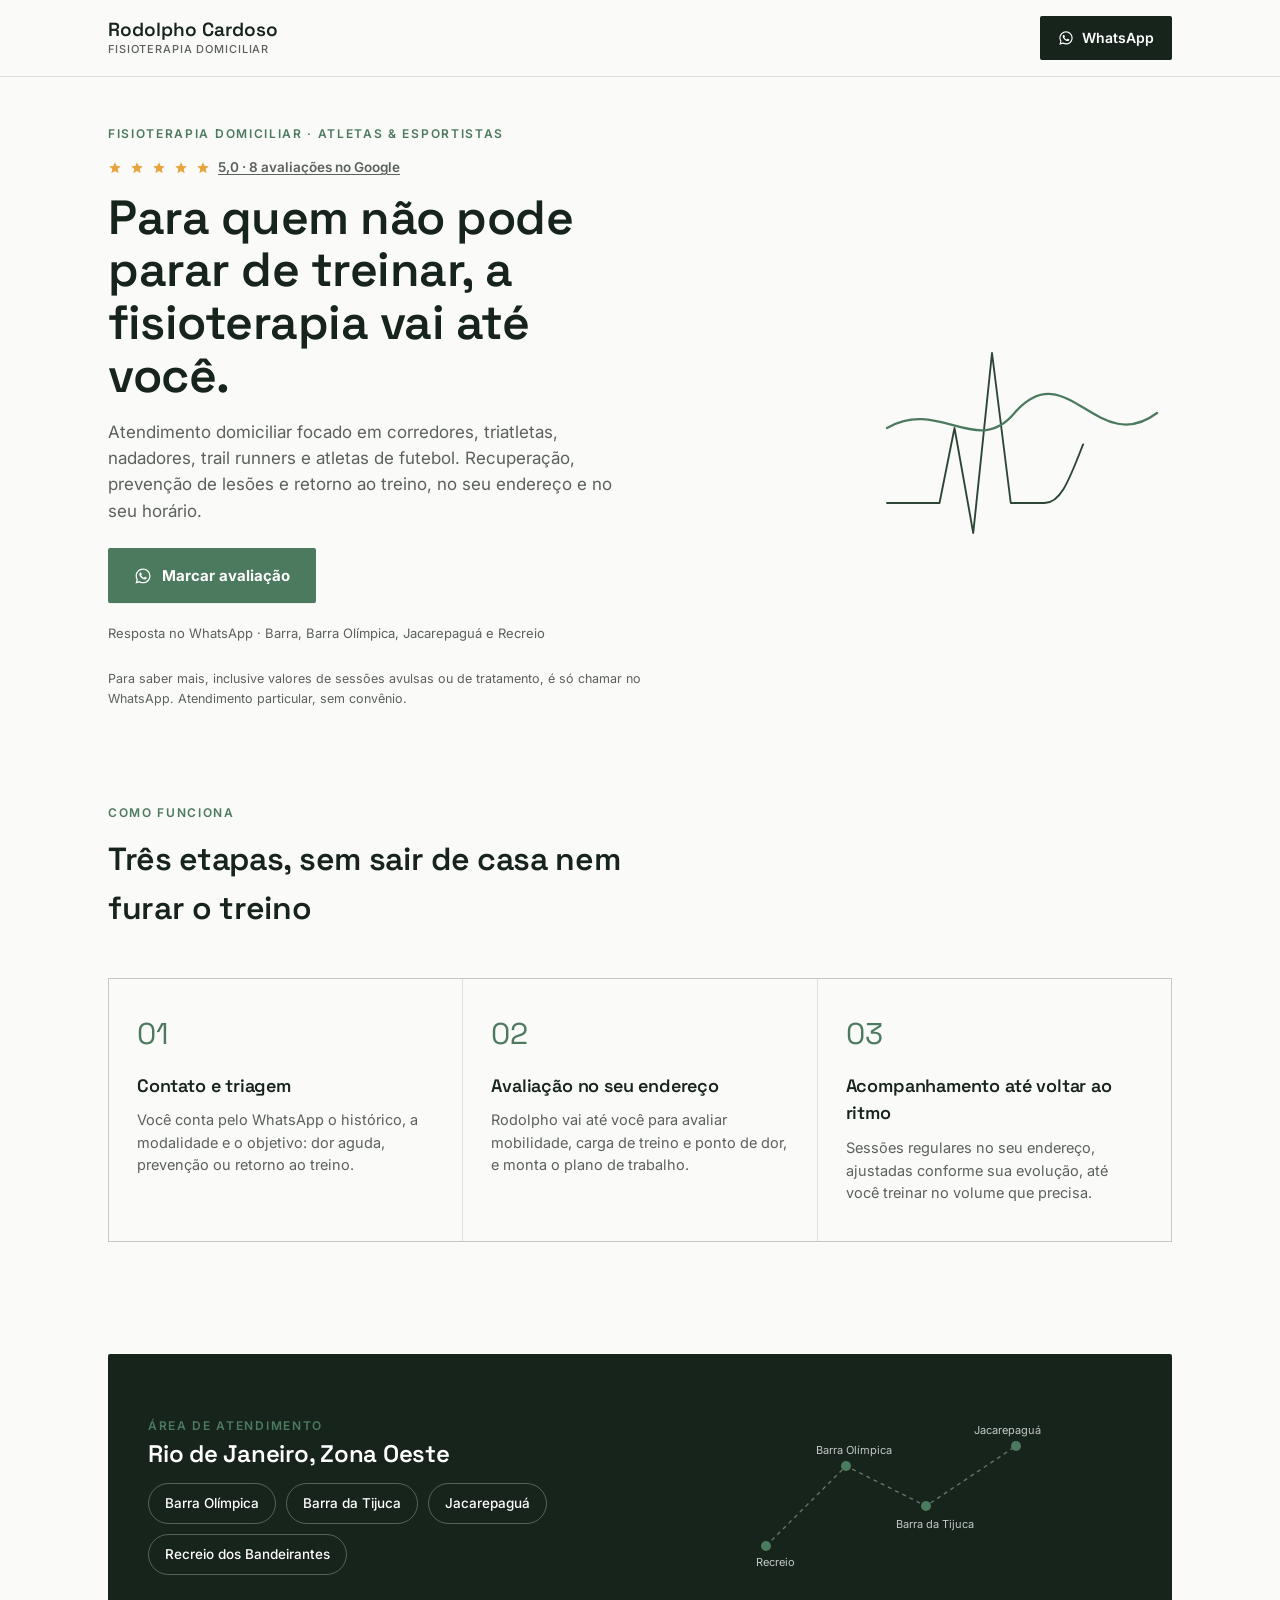
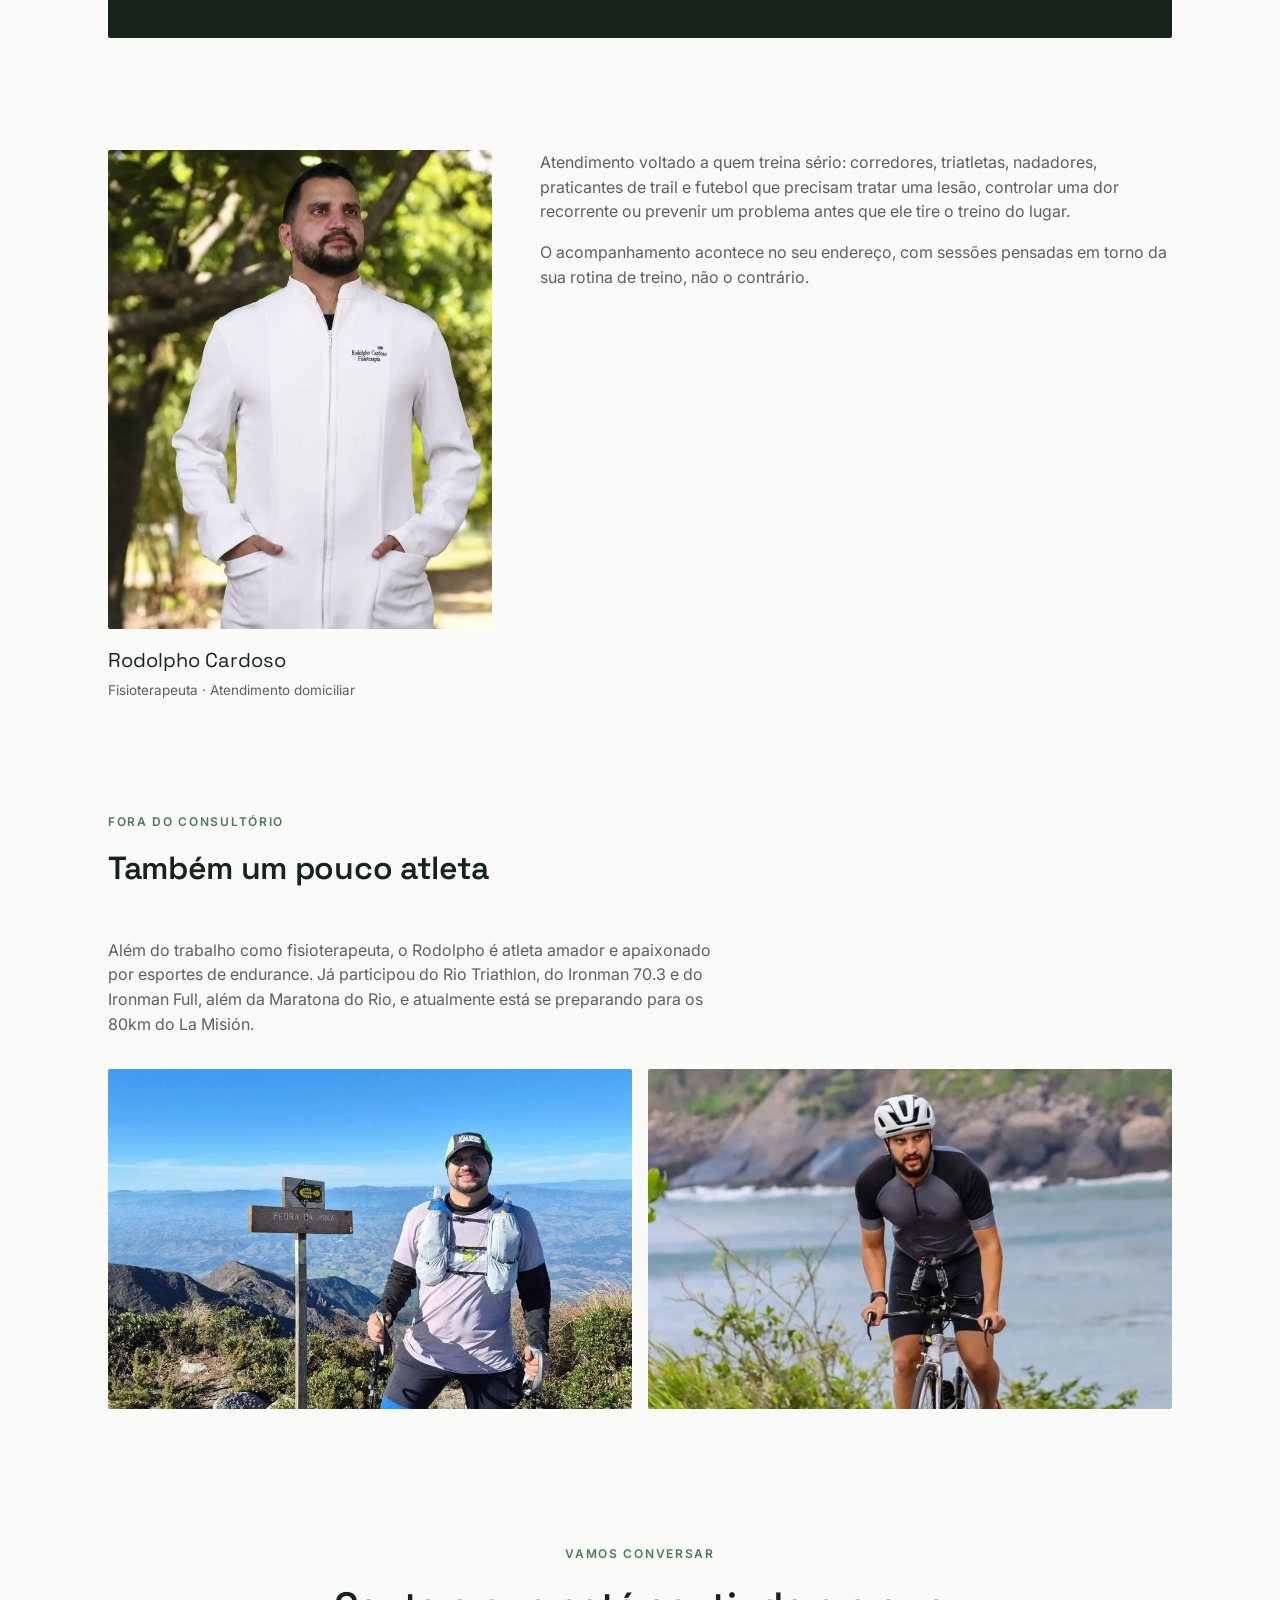
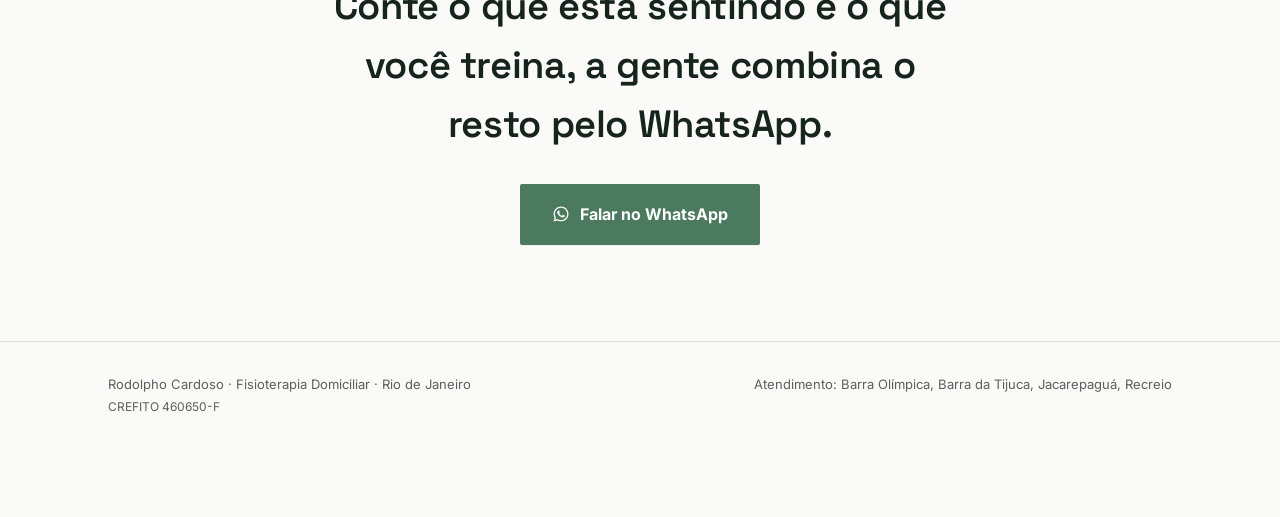
==== esporte.html @ 761825c7 "Add conversion tracking to WhatsApp links Updated WhatsApp links to include conversion tracking." ====
<!DOCTYPE html>
<html lang="pt-BR">
<head>
  <!-- Google tag (gtag.js) -->
<script async src="https://www.googletagmanager.com/gtag/js?id=AW-18378228539"></script>
<script>
  window.dataLayer = window.dataLayer || [];
  function gtag(){dataLayer.push(arguments);}
  gtag('js', new Date());

  gtag('config', 'AW-18378228539');
</script>
  <!-- Event snippet for Clique WhatsApp conversion page
In your html page, add the snippet and call gtag_report_conversion when someone clicks on the chosen link or button. -->
<script>
function gtag_report_conversion(url) {
  var callback = function () {
    if (typeof(url) != 'undefined') {
      window.location = url;
    }
  };
  gtag('event', 'conversion', {
      'send_to': 'AW-18378228539/H8-dCIz3qeMcELuGtrtE',
      'value': 1.0,
      'currency': 'BRL',
      'event_callback': callback
  });
  return false;
}
</script>

<meta charset="UTF-8">
<meta name="viewport" content="width=device-width, initial-scale=1.0">
<title>Rodolpho Cardoso, Fisioterapia Domiciliar para Atletas | Rio de Janeiro</title>
<meta name="description" content="Fisioterapia domiciliar para atletas de corrida, triathlon, natação, trail e futebol na Barra, Barra Olímpica, Jacarepaguá e Recreio. Avaliação e plano de recuperação no seu endereço.">
<link rel="stylesheet" href="style.css">
</head>
<body class="esporte">

<header>
  <div class="header-inner">
    <div class="wordmark">Rodolpho Cardoso<span>Fisioterapia Domiciliar</span></div>
    <a class="nav-cta" href="https://wa.me/5521983026722?text=Ol%C3%A1%2C%20Rodolpho!%20Quero%20marcar%20uma%20avalia%C3%A7%C3%A3o%20de%20fisioterapia%20para%20treino%2Frecupera%C3%A7%C3%A3o." onclick="return gtag_report_conversion('https://wa.me/5521983026722?text=Ol%C3%A1%2C%20Rodolpho!%20Quero%20marcar%20uma%20avalia%C3%A7%C3%A3o%20de%20fisioterapia%20para%20treino%2Frecupera%C3%A7%C3%A3o.');">
      <svg viewBox="0 0 24 24"><path d="M12.04 2C6.58 2 2.13 6.45 2.13 11.91c0 1.75.46 3.45 1.32 4.95L2.05 22l5.29-1.38a9.87 9.87 0 0 0 4.7 1.2h.01c5.46 0 9.9-4.45 9.9-9.91C21.96 6.45 17.5 2 12.04 2m0 18.06h-.01a8.2 8.2 0 0 1-4.18-1.14l-.3-.18-3.11.82.83-3.03-.2-.31a8.15 8.15 0 0 1-1.26-4.33c0-4.52 3.68-8.2 8.22-8.2 2.2 0 4.26.86 5.82 2.42a8.15 8.15 0 0 1 2.41 5.8c0 4.53-3.69 8.15-8.22 8.15m4.51-6.11c-.25-.12-1.47-.72-1.7-.81-.23-.08-.39-.12-.56.13-.17.24-.64.81-.78.97-.14.17-.29.19-.53.06-.25-.12-1.04-.38-1.98-1.22-.73-.65-1.23-1.45-1.37-1.7-.14-.24-.02-.37.11-.5.11-.11.25-.29.37-.43.12-.14.16-.25.25-.41.08-.17.04-.31-.02-.43-.06-.13-.56-1.35-.77-1.85-.2-.48-.41-.42-.56-.42-.14-.01-.31-.01-.48-.01-.17 0-.43.06-.66.31-.23.24-.86.84-.86 2.05s.88 2.38 1 2.54c.13.17 1.73 2.65 4.2 3.71.59.25 1.05.4 1.4.52.59.19 1.13.16 1.55.1.47-.07 1.47-.6 1.68-1.19.21-.58.21-1.08.14-1.19-.06-.11-.23-.17-.48-.29" /></svg>
      WhatsApp
    </a>
  </div>
</header>

<section class="hero">
  <div class="wrap hero-grid">
    <div>
      <p class="eyebrow">Fisioterapia domiciliar · Atletas &amp; esportistas</p>
      <div class="trust-badge">
        <svg viewBox="0 0 24 24"><path d="M12 2l2.9 6.6 7.1.6-5.4 4.7 1.6 7-6.2-3.8-6.2 3.8 1.6-7-5.4-4.7 7.1-.6z"/></svg>
        <svg viewBox="0 0 24 24"><path d="M12 2l2.9 6.6 7.1.6-5.4 4.7 1.6 7-6.2-3.8-6.2 3.8 1.6-7-5.4-4.7 7.1-.6z"/></svg>
        <svg viewBox="0 0 24 24"><path d="M12 2l2.9 6.6 7.1.6-5.4 4.7 1.6 7-6.2-3.8-6.2 3.8 1.6-7-5.4-4.7 7.1-.6z"/></svg>
        <svg viewBox="0 0 24 24"><path d="M12 2l2.9 6.6 7.1.6-5.4 4.7 1.6 7-6.2-3.8-6.2 3.8 1.6-7-5.4-4.7 7.1-.6z"/></svg>
        <svg viewBox="0 0 24 24"><path d="M12 2l2.9 6.6 7.1.6-5.4 4.7 1.6 7-6.2-3.8-6.2 3.8 1.6-7-5.4-4.7 7.1-.6z"/></svg>
        <a href="https://maps.app.goo.gl/9BTiEdinHm83BZe49" target="_blank" rel="noopener">5,0 · 8 avaliações no Google</a>
      </div>
      <h1>Para quem não pode parar de treinar, a fisioterapia vai até você.</h1>
      <p class="lede">Atendimento domiciliar focado em corredores, triatletas, nadadores, trail runners e atletas de futebol. Recuperação, prevenção de lesões e retorno ao treino, no seu endereço e no seu horário.</p>
      <div class="hero-actions">
        <a class="btn-primary" href="https://wa.me/5521983026722?text=Ol%C3%A1%2C%20Rodolpho!%20Quero%20marcar%20uma%20avalia%C3%A7%C3%A3o%20de%20fisioterapia%20para%20treino%2Frecupera%C3%A7%C3%A3o." onclick="return gtag_report_conversion('https://wa.me/5521983026722?text=Ol%C3%A1%2C%20Rodolpho!%20Quero%20marcar%20uma%20avalia%C3%A7%C3%A3o%20de%20fisioterapia%20para%20treino%2Frecupera%C3%A7%C3%A3o.');">
          <svg viewBox="0 0 24 24"><path d="M12.04 2C6.58 2 2.13 6.45 2.13 11.91c0 1.75.46 3.45 1.32 4.95L2.05 22l5.29-1.38a9.87 9.87 0 0 0 4.7 1.2h.01c5.46 0 9.9-4.45 9.9-9.91C21.96 6.45 17.5 2 12.04 2m0 18.06h-.01a8.2 8.2 0 0 1-4.18-1.14l-.3-.18-3.11.82.83-3.03-.2-.31a8.15 8.15 0 0 1-1.26-4.33c0-4.52 3.68-8.2 8.22-8.2 2.2 0 4.26.86 5.82 2.42a8.15 8.15 0 0 1 2.41 5.8c0 4.53-3.69 8.15-8.22 8.15m4.51-6.11c-.25-.12-1.47-.72-1.7-.81-.23-.08-.39-.12-.56.13-.17.24-.64.81-.78.97-.14.17-.29.19-.53.06-.25-.12-1.04-.38-1.98-1.22-.73-.65-1.23-1.45-1.37-1.7-.14-.24-.02-.37.11-.5.11-.11.25-.29.37-.43.12-.14.16-.25.25-.41.08-.17.04-.31-.02-.43-.06-.13-.56-1.35-.77-1.85-.2-.48-.41-.42-.56-.42-.14-.01-.31-.01-.48-.01-.17 0-.43.06-.66.31-.23.24-.86.84-.86 2.05s.88 2.38 1 2.54c.13.17 1.73 2.65 4.2 3.71.59.25 1.05.4 1.4.52.59.19 1.13.16 1.55.1.47-.07 1.47-.6 1.68-1.19.21-.58.21-1.08.14-1.19-.06-.11-.23-.17-.48-.29" /></svg>
          Marcar avaliação
        </a>
        <span class="hero-note">Resposta no WhatsApp · Barra, Barra Olímpica, Jacarepaguá e Recreio</span>
        <span class="hero-note pricing-note">Para saber mais, inclusive valores de sessões avulsas ou de tratamento, é só chamar no WhatsApp. Atendimento particular, sem convênio.</span>
      </div>
    </div>
    <div class="pulse-wrap" aria-hidden="true">
      <svg viewBox="0 0 400 400">
        <path class="pulse-line" d="M20 320 L90 320 L110 220 L135 360 L160 120 L185 320 L230 320 C 260 320 270 260 300 200 C 330 140 350 200 380 200" />
        <path class="pulse-line accent" d="M20 220 C 90 180 140 260 190 200 C 260 120 300 260 380 200" />
      </svg>
    </div>
  </div>
</section>

<section id="como-funciona">
  <div class="wrap">
    <div class="section-head">
      <p class="eyebrow">Como funciona</p>
      <h2>Três etapas, sem sair de casa nem furar o treino</h2>
    </div>
    <div class="steps">
      <div class="step">
        <div class="step-num">01</div>
        <h3>Contato e triagem</h3>
        <p>Você conta pelo WhatsApp o histórico, a modalidade e o objetivo: dor aguda, prevenção ou retorno ao treino.</p>
      </div>
      <div class="step">
        <div class="step-num">02</div>
        <h3>Avaliação no seu endereço</h3>
        <p>Rodolpho vai até você para avaliar mobilidade, carga de treino e ponto de dor, e monta o plano de trabalho.</p>
      </div>
      <div class="step">
        <div class="step-num">03</div>
        <h3>Acompanhamento até voltar ao ritmo</h3>
        <p>Sessões regulares no seu endereço, ajustadas conforme sua evolução, até você treinar no volume que precisa.</p>
      </div>
    </div>
  </div>
</section>

<section id="area">
  <div class="wrap">
    <div class="area-panel">
      <div>
        <p class="eyebrow">Área de atendimento</p>
        <h2>Rio de Janeiro, Zona Oeste</h2>
        <div class="chip-list">
          <span class="chip">Barra Olímpica</span>
          <span class="chip">Barra da Tijuca</span>
          <span class="chip">Jacarepaguá</span>
          <span class="chip">Recreio dos Bandeirantes</span>
        </div>
      </div>
      <div class="area-map" aria-hidden="true">
        <svg viewBox="0 0 300 180">
          <path d="M20 140 L100 60 L180 100 L270 40"/>
          <circle cx="20" cy="140" r="5"/>
          <circle cx="100" cy="60" r="5"/>
          <circle cx="180" cy="100" r="5"/>
          <circle cx="270" cy="40" r="5"/>
          <text class="dot-label" x="10" y="160">Recreio</text>
          <text class="dot-label" x="70" y="48">Barra Olímpica</text>
          <text class="dot-label" x="150" y="122">Barra da Tijuca</text>
          <text class="dot-label" x="228" y="28">Jacarepaguá</text>
        </svg>
      </div>
    </div>
  </div>
</section>

<section id="sobre">
  <div class="wrap about">
    <div>
      <img class="about-photo" src="assets/rodolpho-jaleco.jpg" alt="Rodolpho Cardoso, fisioterapeuta">
      <div class="about-name">Rodolpho Cardoso</div>
      <div class="about-role">Fisioterapeuta · Atendimento domiciliar</div>
    </div>
    <div class="about-copy">
      <p>Atendimento voltado a quem treina sério: corredores, triatletas, nadadores, praticantes de trail e futebol que precisam tratar uma lesão, controlar uma dor recorrente ou prevenir um problema antes que ele tire o treino do lugar.</p>
      <p>O acompanhamento acontece no seu endereço, com sessões pensadas em torno da sua rotina de treino, não o contrário.</p>
    </div>
  </div>
</section>

<section id="atleta">
  <div class="wrap">
    <div class="section-head">
      <p class="eyebrow">Fora do consultório</p>
      <h2>Também um pouco atleta</h2>
    </div>
    <div class="athlete-copy">
      <p>Além do trabalho como fisioterapeuta, o Rodolpho é atleta amador e apaixonado por esportes de endurance. Já participou do Rio Triathlon, do Ironman 70.3 e do Ironman Full, além da Maratona do Rio, e atualmente está se preparando para os 80km do La Misión.</p>
    </div>
    <div class="athlete-grid">
      <img src="assets/rodolpho-trekking.jpg" alt="Rodolpho Cardoso em trekking na Pedra da Mina">
      <img src="assets/rodolpho-ciclismo.jpg" alt="Rodolpho Cardoso pedalando na orla do Rio de Janeiro">
    </div>
  </div>
</section>

<section class="final-cta">
  <div class="wrap">
    <p class="eyebrow">Vamos conversar</p>
    <h2>Conte o que está sentindo e o que você treina, a gente combina o resto pelo WhatsApp.</h2>
    <a class="btn-primary" href="https://wa.me/5521983026722?text=Ol%C3%A1%2C%20Rodolpho!%20Quero%20marcar%20uma%20avalia%C3%A7%C3%A3o%20de%20fisioterapia%20para%20treino%2Frecupera%C3%A7%C3%A3o." onclick="return gtag_report_conversion('https://wa.me/5521983026722?text=Ol%C3%A1%2C%20Rodolpho!%20Quero%20marcar%20uma%20avalia%C3%A7%C3%A3o%20de%20fisioterapia%20para%20treino%2Frecupera%C3%A7%C3%A3o.');">
      <svg viewBox="0 0 24 24"><path d="M12.04 2C6.58 2 2.13 6.45 2.13 11.91c0 1.75.46 3.45 1.32 4.95L2.05 22l5.29-1.38a9.87 9.87 0 0 0 4.7 1.2h.01c5.46 0 9.9-4.45 9.9-9.91C21.96 6.45 17.5 2 12.04 2m0 18.06h-.01a8.2 8.2 0 0 1-4.18-1.14l-.3-.18-3.11.82.83-3.03-.2-.31a8.15 8.15 0 0 1-1.26-4.33c0-4.52 3.68-8.2 8.22-8.2 2.2 0 4.26.86 5.82 2.42a8.15 8.15 0 0 1 2.41 5.8c0 4.53-3.69 8.15-8.22 8.15m4.51-6.11c-.25-.12-1.47-.72-1.7-.81-.23-.08-.39-.12-.56.13-.17.24-.64.81-.78.97-.14.17-.29.19-.53.06-.25-.12-1.04-.38-1.98-1.22-.73-.65-1.23-1.45-1.37-1.7-.14-.24-.02-.37.11-.5.11-.11.25-.29.37-.43.12-.14.16-.25.25-.41.08-.17.04-.31-.02-.43-.06-.13-.56-1.35-.77-1.85-.2-.48-.41-.42-.56-.42-.14-.01-.31-.01-.48-.01-.17 0-.43.06-.66.31-.23.24-.86.84-.86 2.05s.88 2.38 1 2.54c.13.17 1.73 2.65 4.2 3.71.59.25 1.05.4 1.4.52.59.19 1.13.16 1.55.1.47-.07 1.47-.6 1.68-1.19.21-.58.21-1.08.14-1.19-.06-.11-.23-.17-.48-.29" /></svg>
      Falar no WhatsApp
    </a>
  </div>
</section>

<footer>
  <div class="wrap footer-row">
    <span>Rodolpho Cardoso · Fisioterapia Domiciliar · Rio de Janeiro</span>
    <span>Atendimento: Barra Olímpica, Barra da Tijuca, Jacarepaguá, Recreio</span>
  </div>
  <div class="wrap footer-crefito">CREFITO 460650-F</div>
</footer>

<div class="sticky-cta">
  <a href="https://wa.me/5521983026722?text=Ol%C3%A1%2C%20Rodolpho!%20Quero%20marcar%20uma%20avalia%C3%A7%C3%A3o%20de%20fisioterapia%20para%20treino%2Frecupera%C3%A7%C3%A3o." onclick="return gtag_report_conversion('https://wa.me/5521983026722?text=Ol%C3%A1%2C%20Rodolpho!%20Quero%20marcar%20uma%20avalia%C3%A7%C3%A3o%20de%20fisioterapia%20para%20treino%2Frecupera%C3%A7%C3%A3o.');">
    <svg viewBox="0 0 24 24"><path d="M12.04 2C6.58 2 2.13 6.45 2.13 11.91c0 1.75.46 3.45 1.32 4.95L2.05 22l5.29-1.38a9.87 9.87 0 0 0 4.7 1.2h.01c5.46 0 9.9-4.45 9.9-9.91C21.96 6.45 17.5 2 12.04 2m0 18.06h-.01a8.2 8.2 0 0 1-4.18-1.14l-.3-.18-3.11.82.83-3.03-.2-.31a8.15 8.15 0 0 1-1.26-4.33c0-4.52 3.68-8.2 8.22-8.2 2.2 0 4.26.86 5.82 2.42a8.15 8.15 0 0 1 2.41 5.8c0 4.53-3.69 8.15-8.22 8.15m4.51-6.11c-.25-.12-1.47-.72-1.7-.81-.23-.08-.39-.12-.56.13-.17.24-.64.81-.78.97-.14.17-.29.19-.53.06-.25-.12-1.04-.38-1.98-1.22-.73-.65-1.23-1.45-1.37-1.7-.14-.24-.02-.37.11-.5.11-.11.25-.29.37-.43.12-.14.16-.25.25-.41.08-.17.04-.31-.02-.43-.06-.13-.56-1.35-.77-1.85-.2-.48-.41-.42-.56-.42-.14-.01-.31-.01-.48-.01-.17 0-.43.06-.66.31-.23.24-.86.84-.86 2.05s.88 2.38 1 2.54c.13.17 1.73 2.65 4.2 3.71.59.25 1.05.4 1.4.52.59.19 1.13.16 1.55.1.47-.07 1.47-.6 1.68-1.19.21-.58.21-1.08.14-1.19-.06-.11-.23-.17-.48-.29" /></svg>
    Falar no WhatsApp agora
  </a>
</div>

</body>
</html>
---- style.css ----
@import url('https://fonts.googleapis.com/css2?family=Space+Grotesk:wght@500;600;700&family=Inter:wght@400;500;600;700&display=swap');

:root{
  --bg:#FAFAF8;
  --ink:#1B1F1C;
  --ink-soft:#5B615C;
  --forest-900:#16241C;
  --forest-700:#2C4636;
  --sage-100:#E7EEE8;
  --line:rgba(22,36,28,0.12);
  --accent:#4C7A5E;
  --accent-soft:#DCE8DF;
  --radius:2px;
}

body.tratamento{
  --accent:#6B7A6E;
  --accent-soft:#E7EAE7;
}

*{box-sizing:border-box;}
html{scroll-behavior:smooth;}
body{
  margin:0;
  background:var(--bg);
  color:var(--ink);
  font-family:'Inter',sans-serif;
  font-size:16px;
  line-height:1.55;
  -webkit-font-smoothing:antialiased;
}
h1,h2,h3{
  font-family:'Space Grotesk',sans-serif;
  font-weight:600;
  letter-spacing:-0.01em;
  margin:0;
  color:var(--forest-900);
}
p{margin:0;}
a{color:inherit;text-decoration:none;}
img{max-width:100%;display:block;}

.eyebrow{
  font-family:'Inter',sans-serif;
  font-size:12px;
  font-weight:600;
  letter-spacing:0.14em;
  text-transform:uppercase;
  color:var(--accent);
}

.wrap{
  max-width:1120px;
  margin:0 auto;
  padding:0 28px;
}

/* Header */
header{
  position:sticky;top:0;z-index:40;
  background:rgba(250,250,248,0.92);
  backdrop-filter:blur(6px);
  border-bottom:1px solid var(--line);
}
.header-inner{
  display:flex;align-items:center;justify-content:space-between;
  padding:16px 28px;
  max-width:1120px;margin:0 auto;
}
.wordmark{
  font-family:'Space Grotesk',sans-serif;
  font-size:19px;font-weight:600;color:var(--forest-900);
  line-height:1.1;
}
.wordmark span{
  display:block;font-family:'Inter',sans-serif;font-size:11px;font-weight:500;
  letter-spacing:0.08em;text-transform:uppercase;color:var(--ink-soft);margin-top:2px;
}
.nav-cta{
  display:inline-flex;align-items:center;gap:8px;
  background:var(--forest-900);color:#fff;
  padding:11px 18px;border-radius:var(--radius);
  font-size:14px;font-weight:600;
  transition:background .18s ease;
}
.nav-cta:hover{background:var(--accent);}
.nav-cta svg{width:16px;height:16px;fill:#fff;}

.trust-badge{
  display:inline-flex;align-items:center;gap:8px;
  font-size:13.5px;font-weight:600;color:var(--ink-soft);
  margin-top:14px;
}
.trust-badge svg{width:14px;height:14px;fill:#E8A33D;}
.trust-badge a{text-decoration:underline;text-underline-offset:2px;}

/* Hero */
.hero{
  padding:48px 0 40px;
  position:relative;
  overflow:hidden;
}
.hero-grid{
  display:grid;grid-template-columns:1.15fr 1fr;gap:56px;align-items:center;
}
.hero h1{
  font-size:clamp(32px,4.4vw,48px);
  line-height:1.1;
  margin-top:10px;
}
.hero p.lede{
  font-size:17px;
  color:var(--ink-soft);
  margin-top:16px;
  max-width:46ch;
}
.hero-actions{
  margin-top:24px;
  display:flex;align-items:center;gap:20px;flex-wrap:wrap;
}
.btn-primary{
  display:inline-flex;align-items:center;gap:10px;
  background:var(--accent);color:#fff;
  padding:16px 26px;border-radius:var(--radius);
  font-size:15px;font-weight:700;
  transition:transform .15s ease, box-shadow .15s ease;
  box-shadow:0 1px 0 rgba(0,0,0,0.05);
}
.btn-primary:hover{transform:translateY(-1px);}
.btn-primary svg{width:18px;height:18px;fill:#fff;}
.hero-note{font-size:13px;color:var(--ink-soft);}
.pricing-note{display:block;margin-top:6px;font-size:12.5px;}

.pulse-wrap{
  aspect-ratio:1/1;max-width:420px;margin-left:auto;
}
.pulse-wrap svg{width:100%;height:100%;}
.pulse-line{
  fill:none;stroke:var(--forest-700);stroke-width:2.5;
  stroke-linecap:round;stroke-linejoin:round;
  stroke-dasharray:900;stroke-dashoffset:900;
  animation:draw 2.2s ease forwards .2s;
}
.pulse-line.accent{stroke:var(--accent);stroke-width:3;}
@keyframes draw{to{stroke-dashoffset:0;}}
@media (prefers-reduced-motion:reduce){
  .pulse-line{animation:none;stroke-dashoffset:0;}
}

/* Section shell */
section{padding:56px 0;}
.section-head{max-width:56ch;margin-bottom:44px;}
.section-head h2{font-size:clamp(26px,3vw,32px);margin-top:12px;}
.divider{border:none;border-top:1px solid var(--line);}

/* Steps */
.steps{
  display:grid;grid-template-columns:repeat(3,1fr);gap:1px;
  background:var(--line);
  border:1px solid var(--line);
}
.step{
  background:var(--bg);
  padding:32px 28px 36px;
}
.step-num{
  font-family:'Space Grotesk',sans-serif;font-size:30px;color:var(--accent);
  margin-bottom:14px;
}
.step h3{font-size:18px;margin-bottom:10px;}
.step p{color:var(--ink-soft);font-size:14.5px;}

/* Area */
.area-panel{
  background:var(--forest-900);
  color:#fff;
  padding:52px 40px;
  border-radius:var(--radius);
  display:grid;grid-template-columns:1fr 1fr;gap:40px;align-items:center;
}
.area-panel h2{color:#fff;}
.area-panel .eyebrow{color:var(--accent);}
.chip-list{display:flex;flex-wrap:wrap;gap:10px;margin-top:10px;}
.chip{
  border:1px solid rgba(255,255,255,0.28);
  padding:9px 16px;border-radius:999px;
  font-size:13.5px;font-weight:500;
}
.area-map{position:relative;height:180px;}
.area-map svg{width:100%;height:100%;}
.area-map circle{fill:var(--accent);}
.area-map .dot-label{font-family:'Inter',sans-serif;font-size:11px;fill:rgba(255,255,255,0.75);}
.area-map path{stroke:rgba(255,255,255,0.35);stroke-width:1.4;fill:none;stroke-dasharray:4 4;}

/* About */
.about{display:grid;grid-template-columns:0.85fr 1.4fr;gap:48px;align-items:start;}
.about-photo{
  width:100%;
  aspect-ratio:4/5;
  object-fit:cover;
  border-radius:var(--radius);
  background:var(--sage-100);
}
.about-name{font-family:'Space Grotesk',sans-serif;font-size:20px;color:var(--forest-900);margin-top:16px;}
.about-role{font-size:13.5px;color:var(--ink-soft);margin-top:4px;}
.about-copy p{color:var(--ink-soft);font-size:16px;margin-bottom:16px;}
.about-copy p:last-child{margin-bottom:0;}

/* Athlete section */
.athlete-copy{max-width:62ch;margin-bottom:32px;}
.athlete-copy p{color:var(--ink-soft);font-size:16px;}
.athlete-grid{display:grid;grid-template-columns:1fr 1fr;gap:16px;}
.athlete-grid img{
  width:100%;height:340px;object-fit:cover;
  border-radius:var(--radius);
}
@media (max-width:860px){
  .athlete-grid{grid-template-columns:1fr;}
  .athlete-grid img{height:280px;}
}

/* Final CTA */
.final-cta{
  text-align:center;
  padding:80px 0 96px;
}
.final-cta h2{font-size:clamp(28px,4vw,38px);max-width:26ch;margin:14px auto 0;}
.final-cta .btn-primary{margin-top:30px;padding:18px 32px;font-size:16px;}

footer{
  border-top:1px solid var(--line);
  padding:32px 0 100px;
  font-size:13px;color:var(--ink-soft);
}
.footer-row{display:flex;justify-content:space-between;flex-wrap:wrap;gap:12px;}
.footer-crefito{font-size:12px;color:var(--ink-soft);margin-top:4px;}

/* Sticky mobile CTA */
.sticky-cta{
  position:fixed;left:0;right:0;bottom:0;z-index:50;
  background:var(--forest-900);
  padding:14px 20px;
  display:none;
  align-items:center;justify-content:center;gap:10px;
}
.sticky-cta a{
  color:#fff;font-weight:700;font-size:14.5px;
  display:flex;align-items:center;gap:8px;
}
.sticky-cta svg{width:18px;height:18px;fill:var(--accent);}

@media (max-width:860px){
  .hero-grid{grid-template-columns:1fr;}
  .pulse-wrap{max-width:280px;margin:0 auto;}
  .steps{grid-template-columns:1fr;}
  .area-panel{grid-template-columns:1fr;padding:36px 24px;}
  .about{grid-template-columns:1fr;}
  .about-photo{max-width:260px;margin:0 auto;}
  .sticky-cta{display:flex;}
  section{padding:52px 0;}
  footer{padding-bottom:110px;}
}
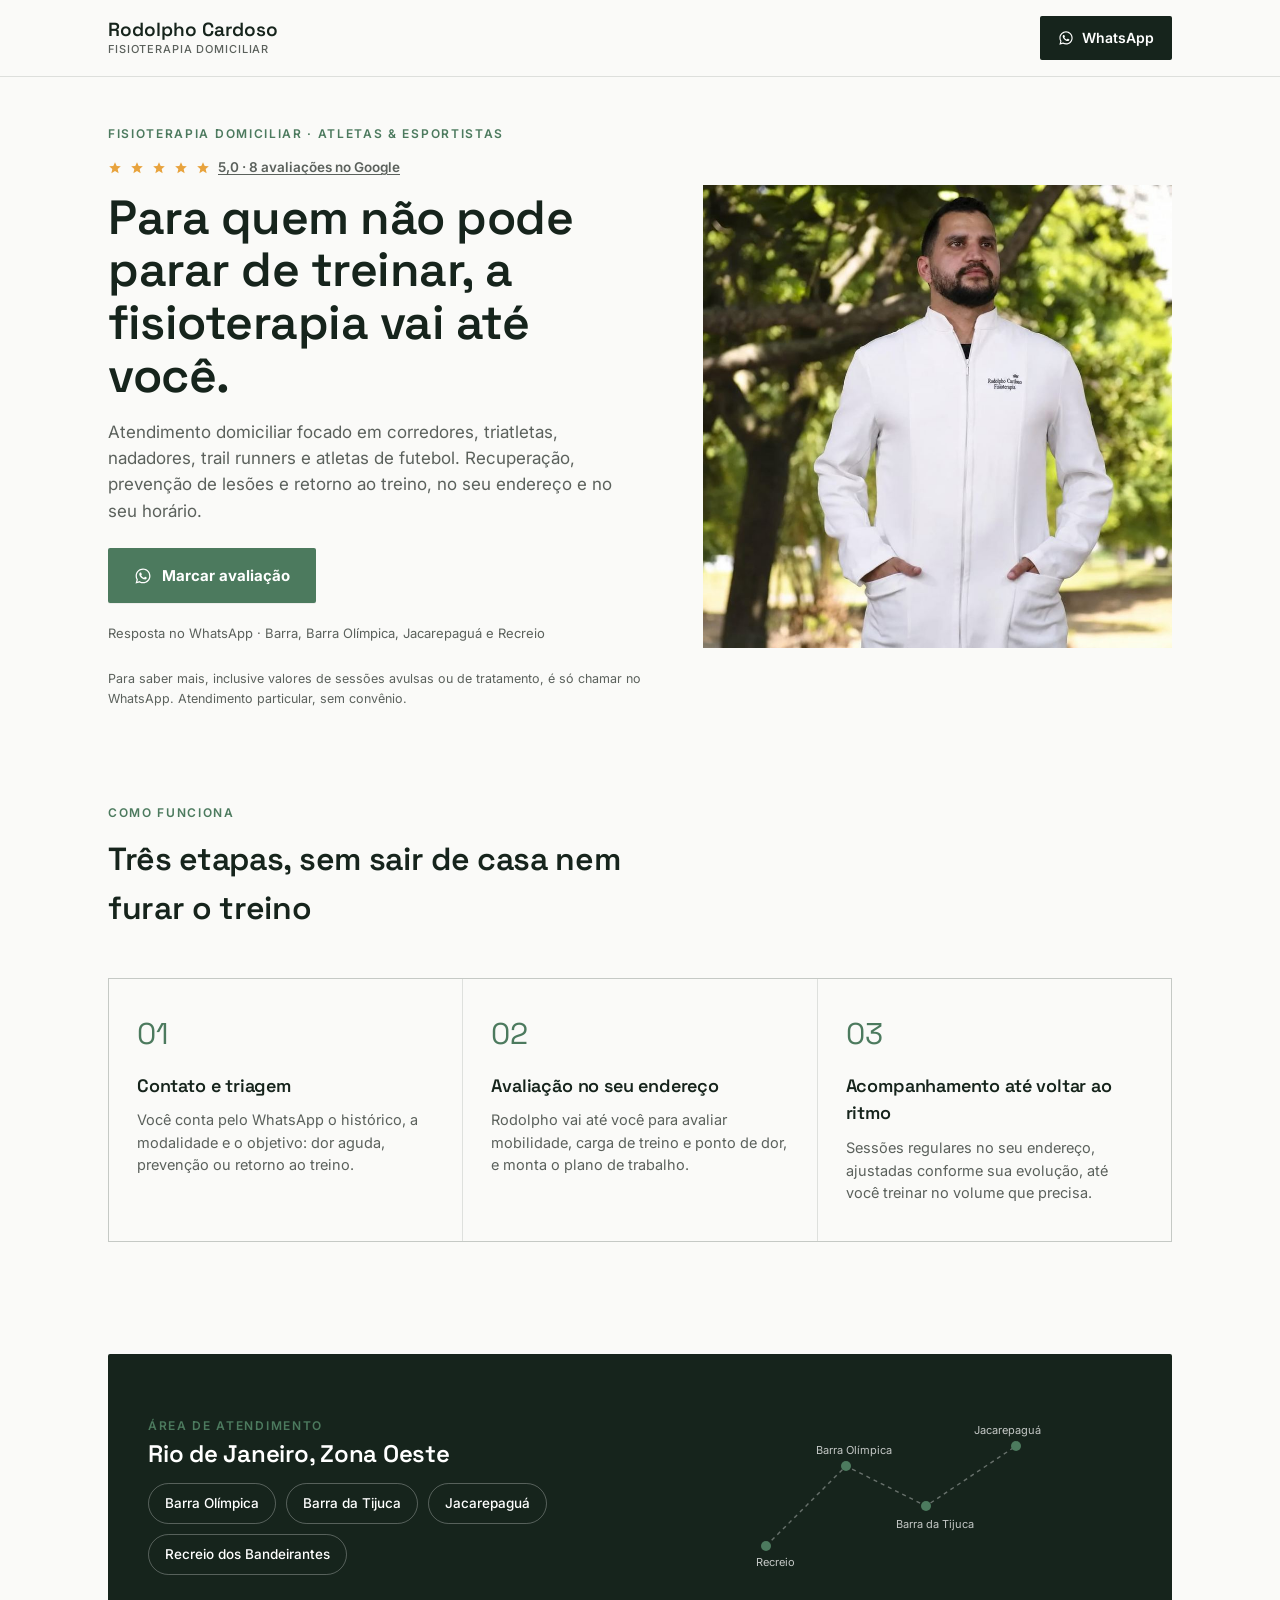
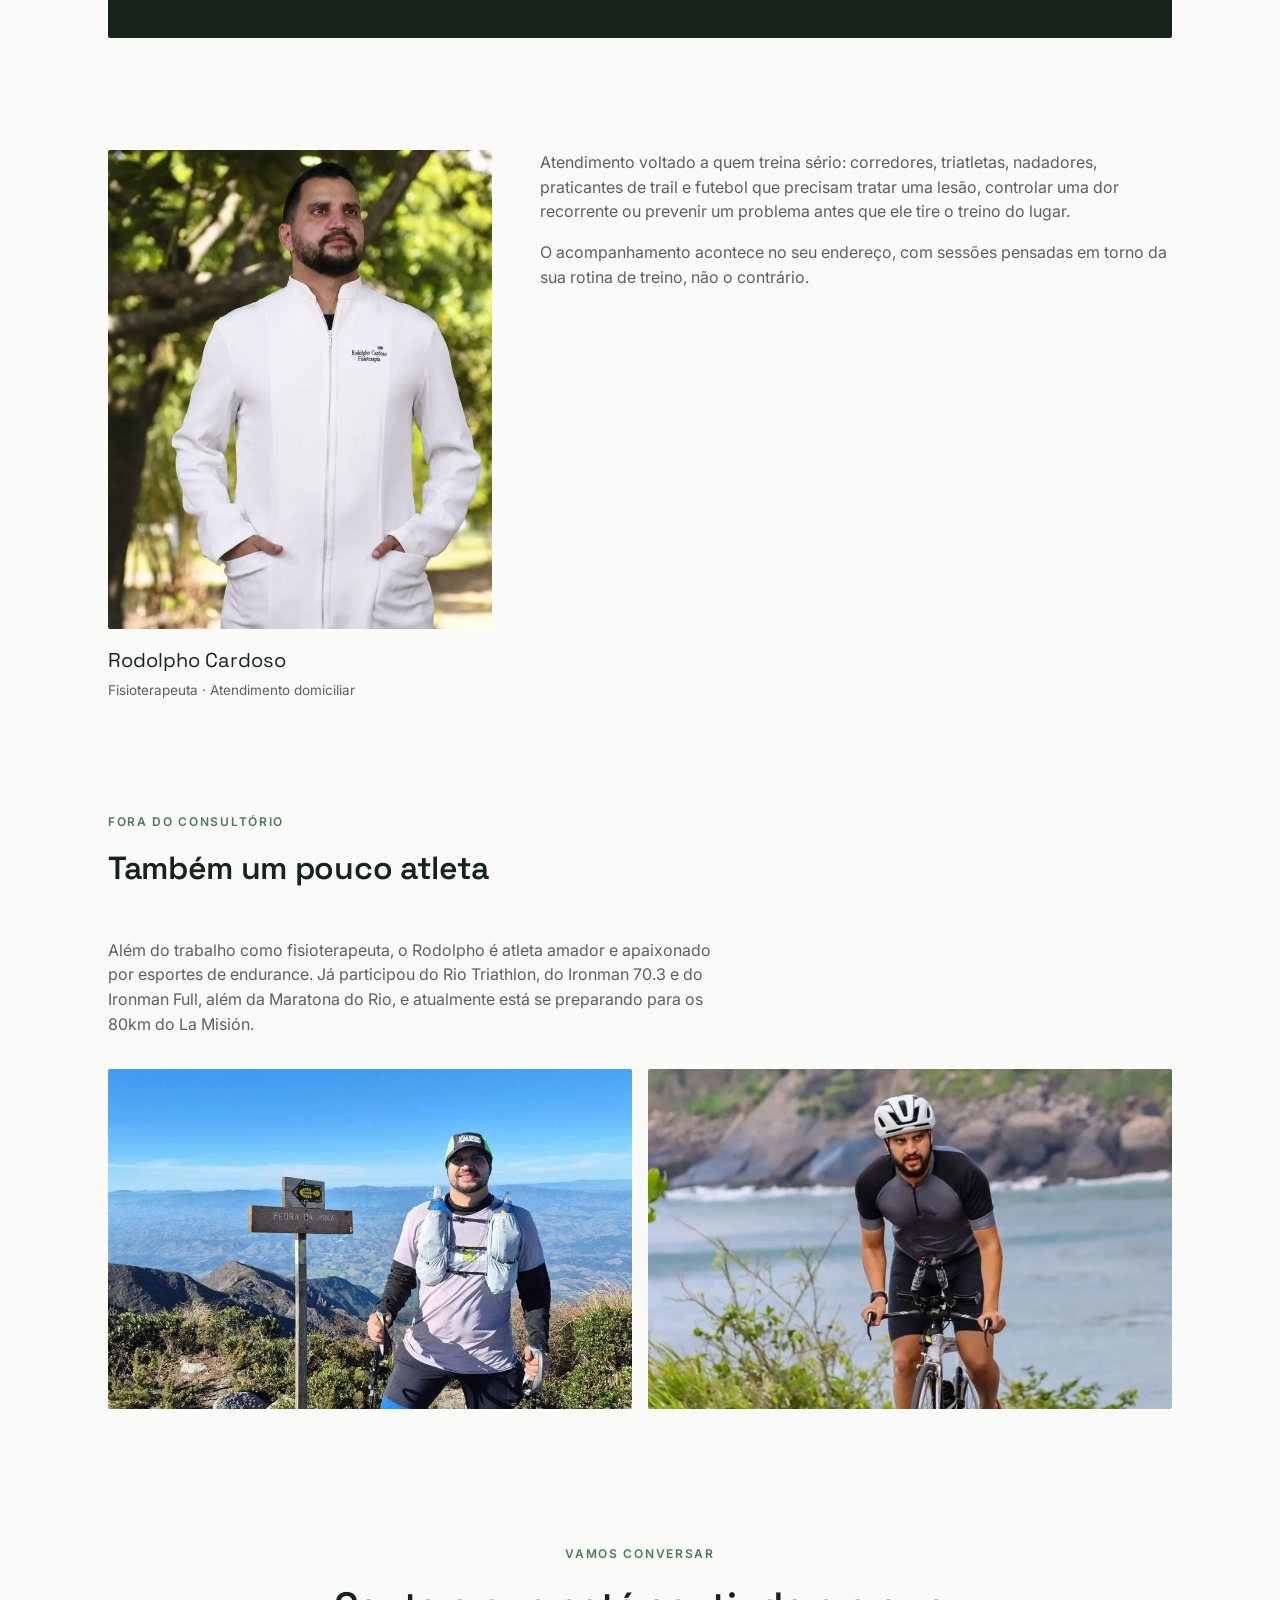
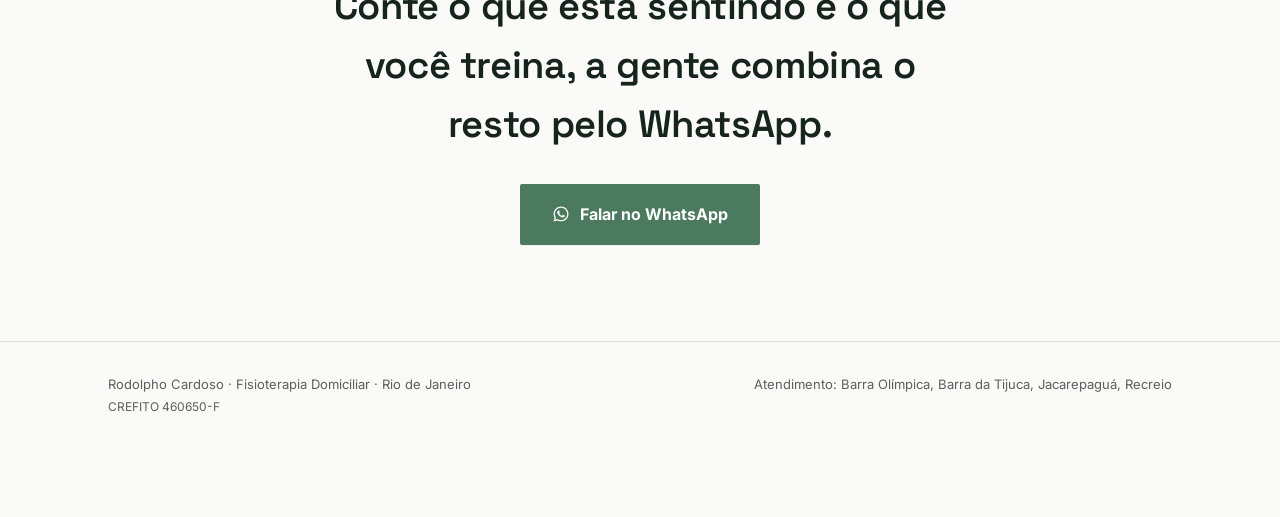
==== commit 17d7e1e5: "Enhance HTML with favicon and lazy loading Added favicon links and optimized image loading." ====
--- a/esporte.html
+++ b/esporte.html
@@ -34,12 +34,15 @@
 <title>Rodolpho Cardoso, Fisioterapia Domiciliar para Atletas | Rio de Janeiro</title>
 <meta name="description" content="Fisioterapia domiciliar para atletas de corrida, triathlon, natação, trail e futebol na Barra, Barra Olímpica, Jacarepaguá e Recreio. Avaliação e plano de recuperação no seu endereço.">
 <link rel="stylesheet" href="style.css">
+<link rel="icon" type="image/x-icon" href="assets/favicon.ico">
+<link rel="icon" type="image/png" sizes="32x32" href="assets/favicon-32.png">
+<link rel="apple-touch-icon" sizes="180x180" href="assets/apple-touch-icon.png">
 </head>
 <body class="esporte">
 
 <header>
   <div class="header-inner">
-    <div class="wordmark">Rodolpho Cardoso<span>Fisioterapia Domiciliar</span></div>
+    <a class="wordmark" href="index.html">Rodolpho Cardoso<span>Fisioterapia Domiciliar</span></a>
     <a class="nav-cta" href="https://wa.me/5521983026722?text=Ol%C3%A1%2C%20Rodolpho!%20Quero%20marcar%20uma%20avalia%C3%A7%C3%A3o%20de%20fisioterapia%20para%20treino%2Frecupera%C3%A7%C3%A3o." onclick="return gtag_report_conversion('https://wa.me/5521983026722?text=Ol%C3%A1%2C%20Rodolpho!%20Quero%20marcar%20uma%20avalia%C3%A7%C3%A3o%20de%20fisioterapia%20para%20treino%2Frecupera%C3%A7%C3%A3o.');">
       <svg viewBox="0 0 24 24"><path d="M12.04 2C6.58 2 2.13 6.45 2.13 11.91c0 1.75.46 3.45 1.32 4.95L2.05 22l5.29-1.38a9.87 9.87 0 0 0 4.7 1.2h.01c5.46 0 9.9-4.45 9.9-9.91C21.96 6.45 17.5 2 12.04 2m0 18.06h-.01a8.2 8.2 0 0 1-4.18-1.14l-.3-.18-3.11.82.83-3.03-.2-.31a8.15 8.15 0 0 1-1.26-4.33c0-4.52 3.68-8.2 8.22-8.2 2.2 0 4.26.86 5.82 2.42a8.15 8.15 0 0 1 2.41 5.8c0 4.53-3.69 8.15-8.22 8.15m4.51-6.11c-.25-.12-1.47-.72-1.7-.81-.23-.08-.39-.12-.56.13-.17.24-.64.81-.78.97-.14.17-.29.19-.53.06-.25-.12-1.04-.38-1.98-1.22-.73-.65-1.23-1.45-1.37-1.7-.14-.24-.02-.37.11-.5.11-.11.25-.29.37-.43.12-.14.16-.25.25-.41.08-.17.04-.31-.02-.43-.06-.13-.56-1.35-.77-1.85-.2-.48-.41-.42-.56-.42-.14-.01-.31-.01-.48-.01-.17 0-.43.06-.66.31-.23.24-.86.84-.86 2.05s.88 2.38 1 2.54c.13.17 1.73 2.65 4.2 3.71.59.25 1.05.4 1.4.52.59.19 1.13.16 1.55.1.47-.07 1.47-.6 1.68-1.19.21-.58.21-1.08.14-1.19-.06-.11-.23-.17-.48-.29" /></svg>
       WhatsApp
@@ -70,12 +73,7 @@
         <span class="hero-note pricing-note">Para saber mais, inclusive valores de sessões avulsas ou de tratamento, é só chamar no WhatsApp. Atendimento particular, sem convênio.</span>
       </div>
     </div>
-    <div class="pulse-wrap" aria-hidden="true">
-      <svg viewBox="0 0 400 400">
-        <path class="pulse-line" d="M20 320 L90 320 L110 220 L135 360 L160 120 L185 320 L230 320 C 260 320 270 260 300 200 C 330 140 350 200 380 200" />
-        <path class="pulse-line accent" d="M20 220 C 90 180 140 260 190 200 C 260 120 300 260 380 200" />
-      </svg>
-    </div>
+    <img class="hero-photo" src="assets/rodolpho-jaleco.jpg" alt="Rodolpho Cardoso, fisioterapeuta" loading="eager" decoding="async">
   </div>
 </section>
 
@@ -138,7 +136,7 @@
 <section id="sobre">
   <div class="wrap about">
     <div>
-      <img class="about-photo" src="assets/rodolpho-jaleco.jpg" alt="Rodolpho Cardoso, fisioterapeuta">
+      <img class="about-photo" src="assets/rodolpho-jaleco.jpg" alt="Rodolpho Cardoso, fisioterapeuta" loading="lazy" decoding="async">
       <div class="about-name">Rodolpho Cardoso</div>
       <div class="about-role">Fisioterapeuta · Atendimento domiciliar</div>
     </div>
@@ -159,8 +157,8 @@
       <p>Além do trabalho como fisioterapeuta, o Rodolpho é atleta amador e apaixonado por esportes de endurance. Já participou do Rio Triathlon, do Ironman 70.3 e do Ironman Full, além da Maratona do Rio, e atualmente está se preparando para os 80km do La Misión.</p>
     </div>
     <div class="athlete-grid">
-      <img src="assets/rodolpho-trekking.jpg" alt="Rodolpho Cardoso em trekking na Pedra da Mina">
-      <img src="assets/rodolpho-ciclismo.jpg" alt="Rodolpho Cardoso pedalando na orla do Rio de Janeiro">
+      <img src="assets/rodolpho-trekking.jpg" alt="Rodolpho Cardoso em trekking na Pedra da Mina" loading="lazy" decoding="async">
+      <img src="assets/rodolpho-ciclismo.jpg" alt="Rodolpho Cardoso pedalando na orla do Rio de Janeiro" loading="lazy" decoding="async">
     </div>
   </div>
 </section>
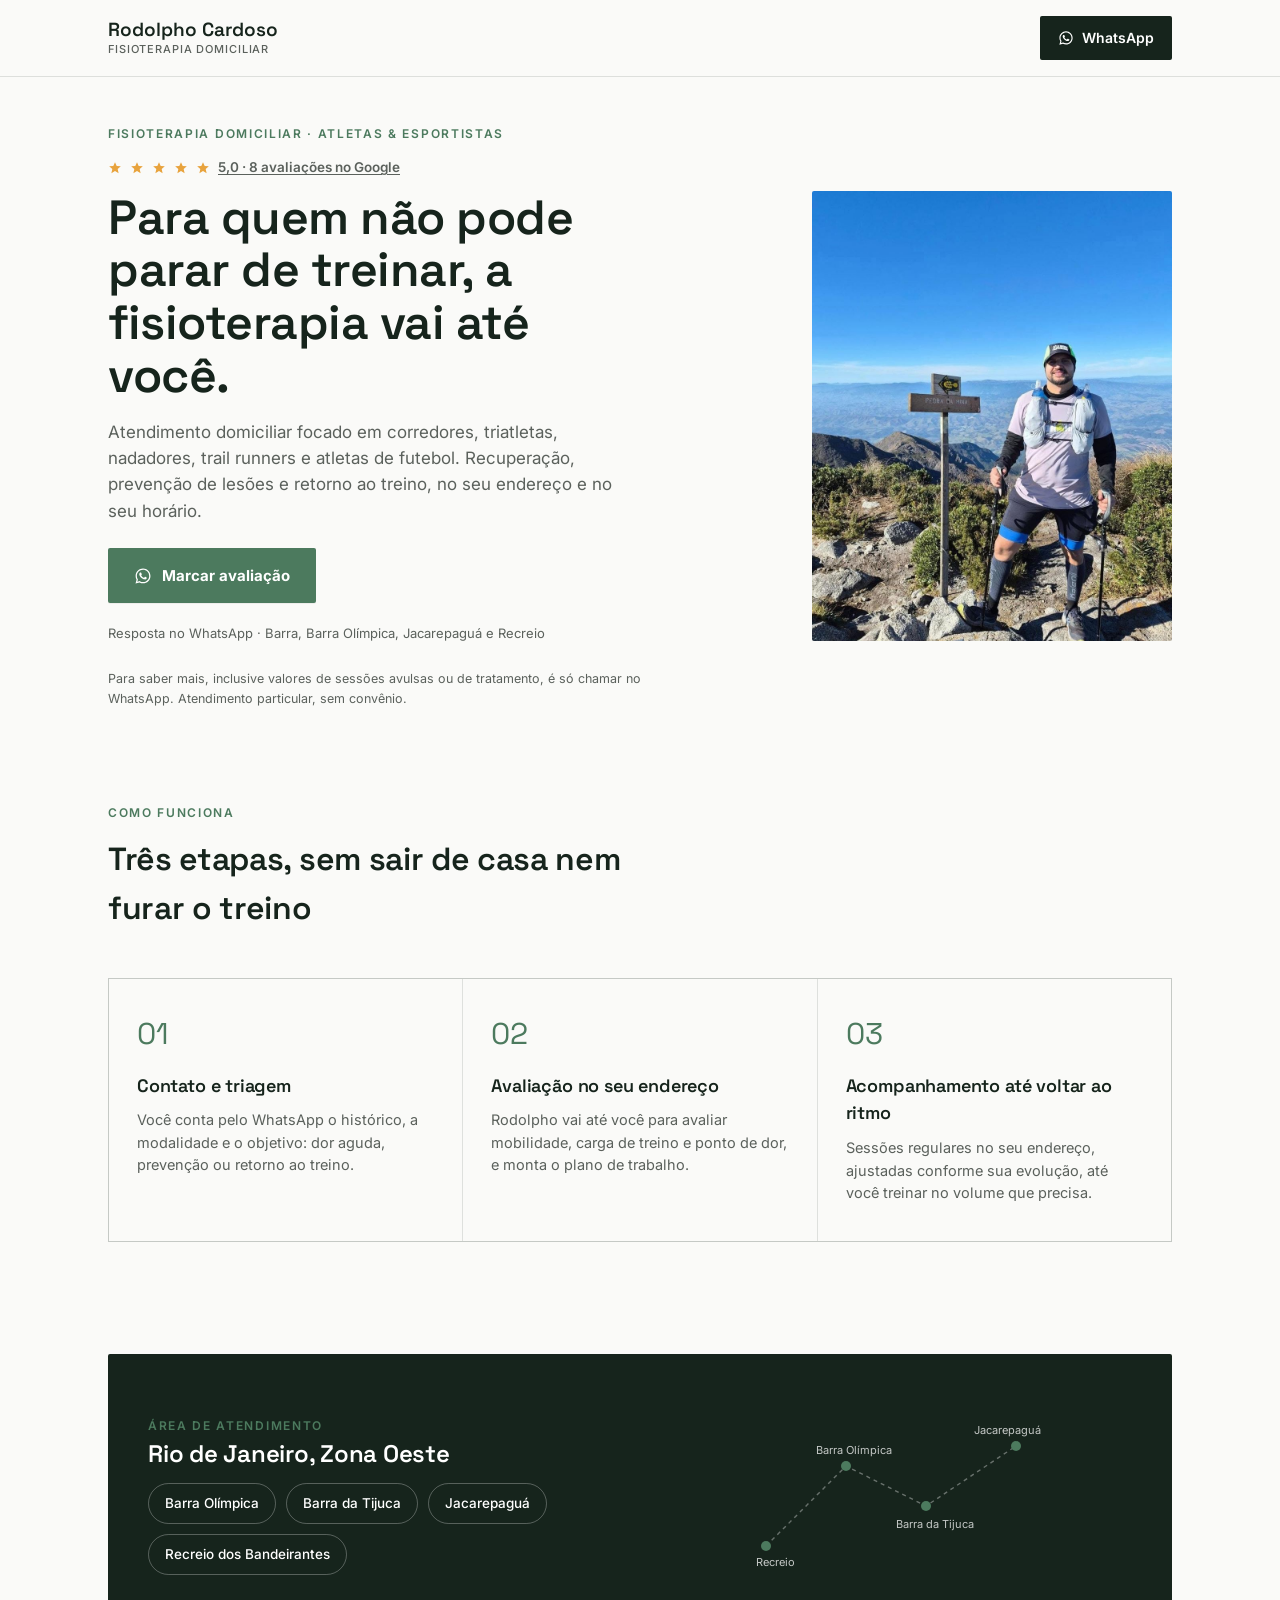
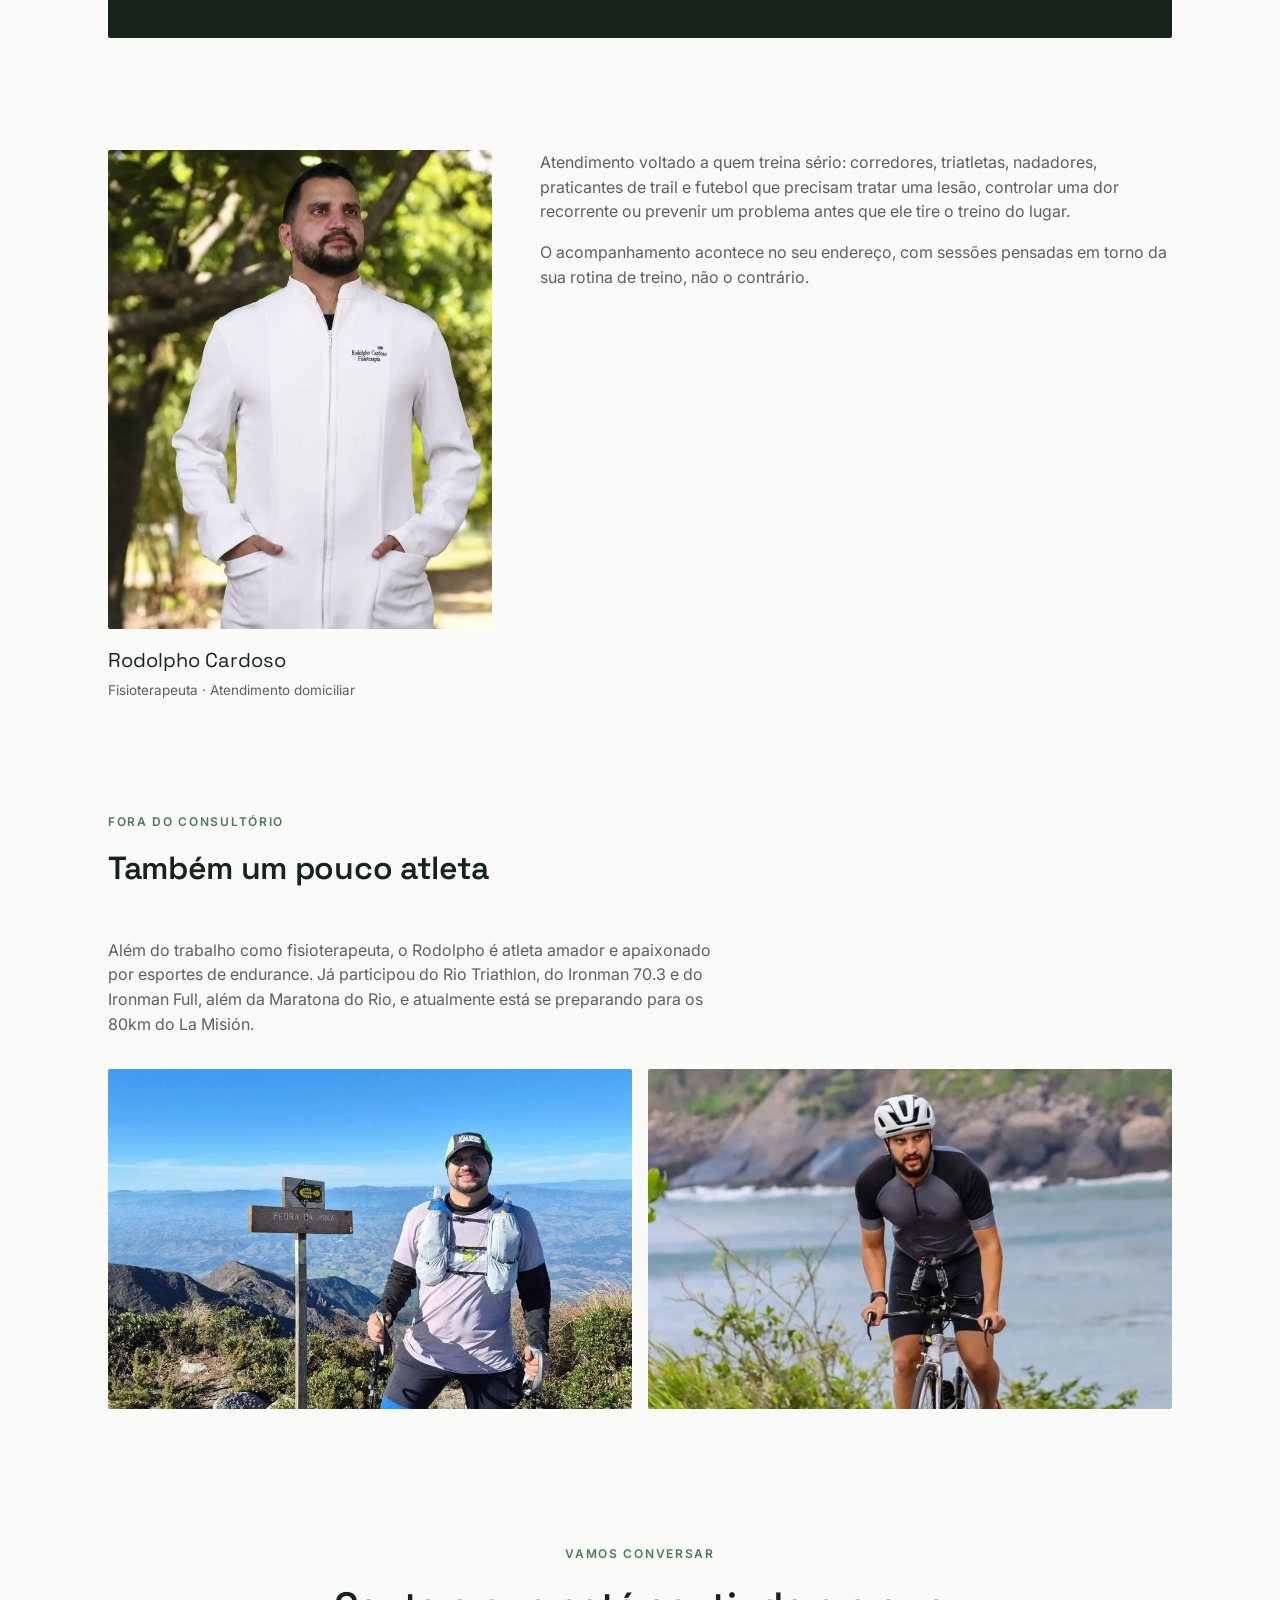
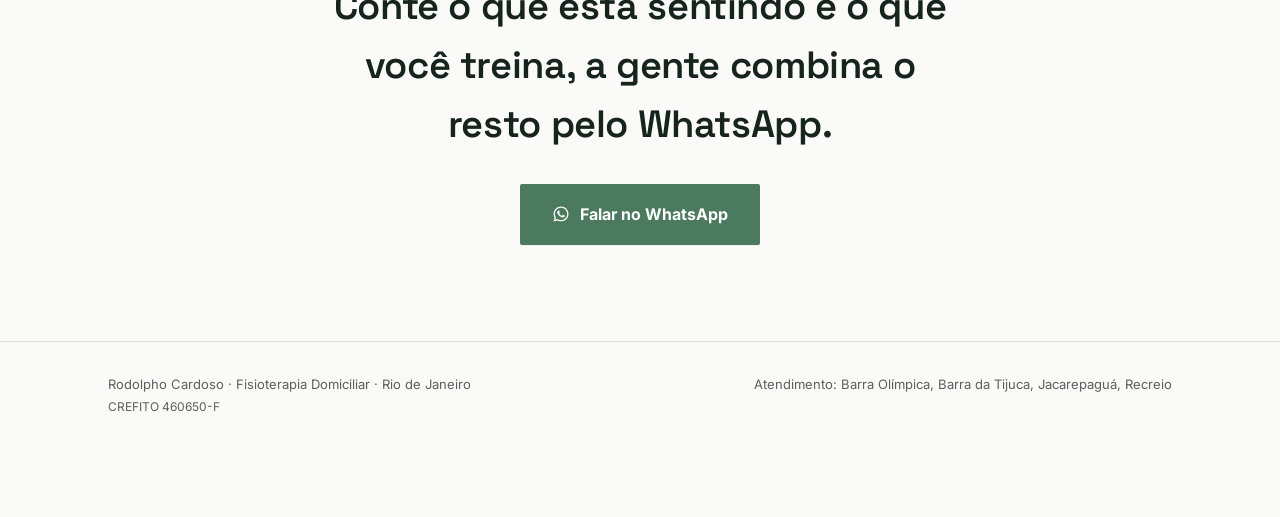
==== commit 02480daa: "Update esporte.html" ====
--- a/esporte.html
+++ b/esporte.html
@@ -73,7 +73,7 @@
         <span class="hero-note pricing-note">Para saber mais, inclusive valores de sessões avulsas ou de tratamento, é só chamar no WhatsApp. Atendimento particular, sem convênio.</span>
       </div>
     </div>
-    <img class="hero-photo" src="assets/rodolpho-jaleco.jpg" alt="Rodolpho Cardoso, fisioterapeuta" loading="eager" decoding="async">
+    <img class="hero-photo" src="assets/rodolpho-trekking.jpg" alt="Rodolpho Cardoso em trekking na Pedra da Mina" loading="eager" decoding="async">
   </div>
 </section>
 
--- a/style.css
+++ b/style.css
@@ -135,6 +135,15 @@
   aspect-ratio:1/1;max-width:420px;margin-left:auto;
 }
 .pulse-wrap svg{width:100%;height:100%;}
+.hero-photo{
+  width:100%;
+  max-width:360px;
+  aspect-ratio:4/5;
+  object-fit:cover;
+  border-radius:var(--radius);
+  margin-left:auto;
+  background:var(--sage-100);
+}
 .pulse-line{
   fill:none;stroke:var(--forest-700);stroke-width:2.5;
   stroke-linecap:round;stroke-linejoin:round;
@@ -252,6 +261,7 @@
 @media (max-width:860px){
   .hero-grid{grid-template-columns:1fr;}
   .pulse-wrap{max-width:280px;margin:0 auto;}
+  .hero-photo{max-width:280px;margin:0 auto;}
   .steps{grid-template-columns:1fr;}
   .area-panel{grid-template-columns:1fr;padding:36px 24px;}
   .about{grid-template-columns:1fr;}
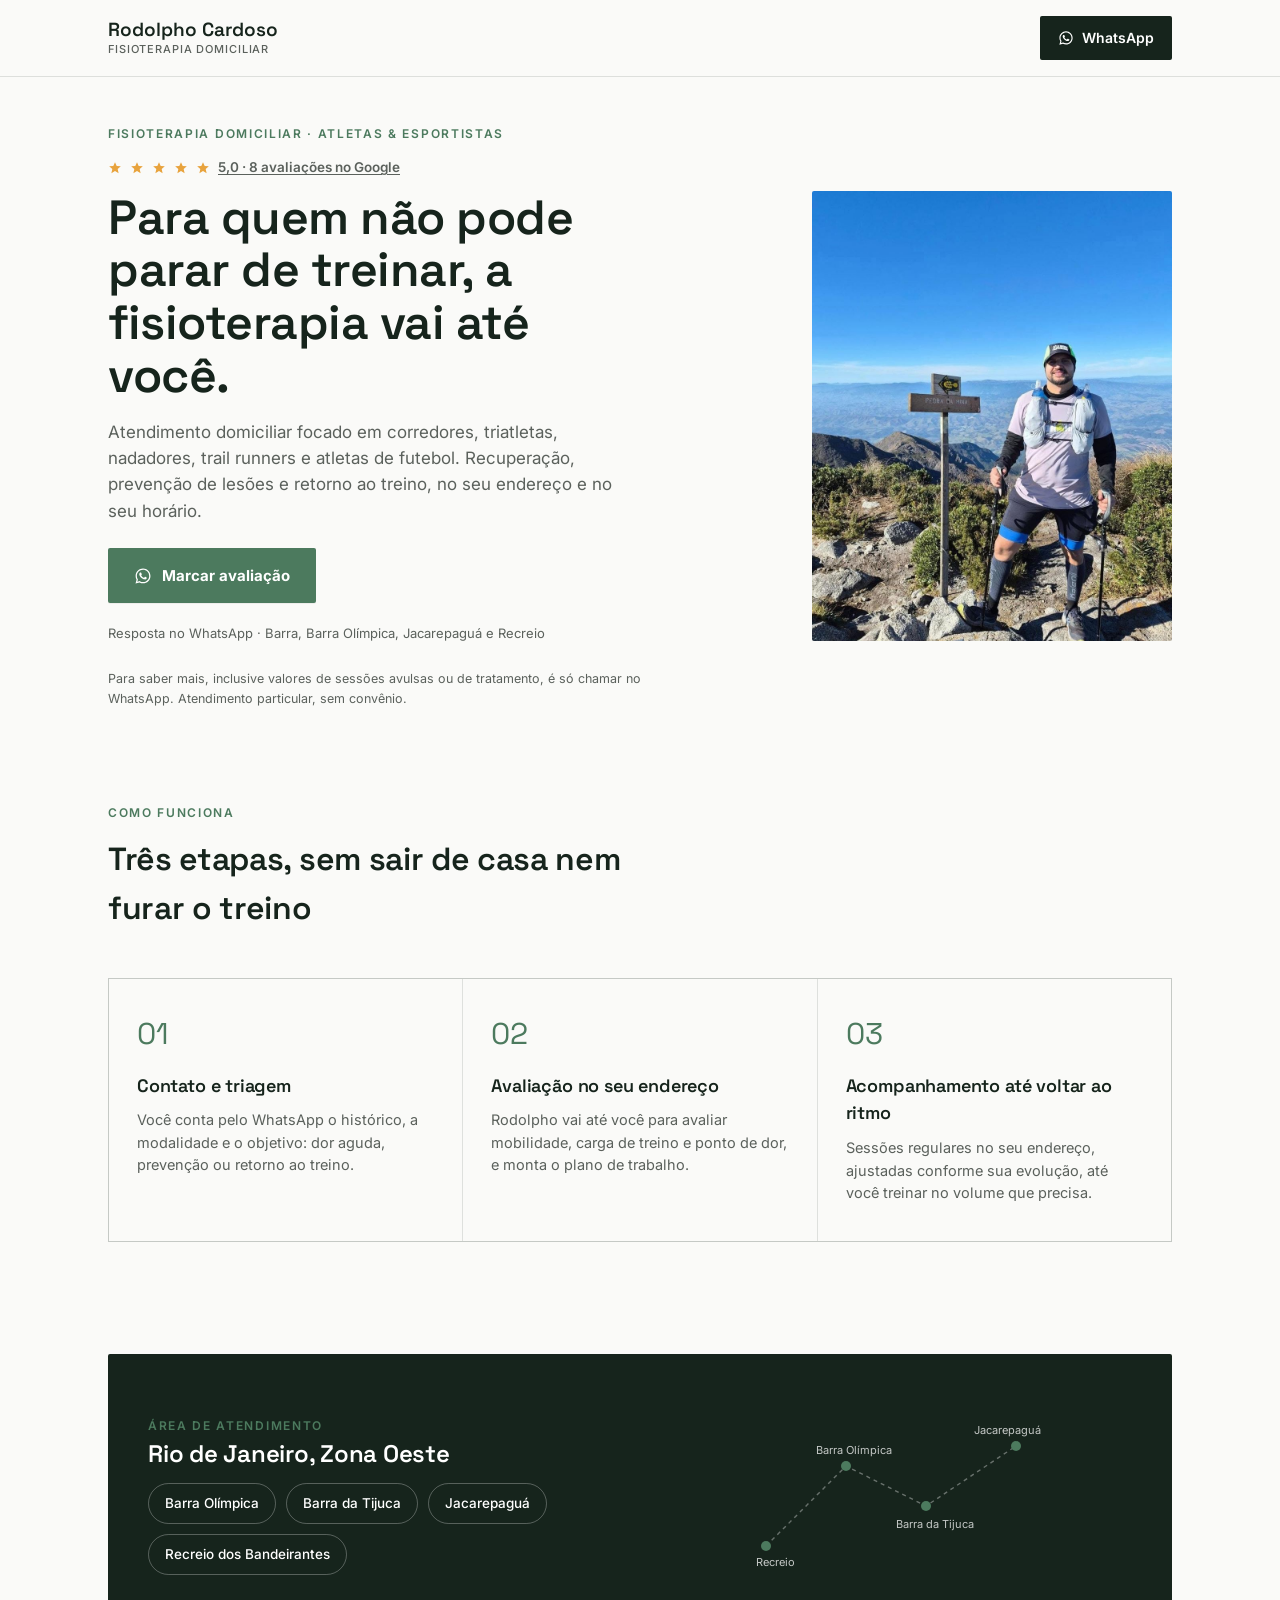
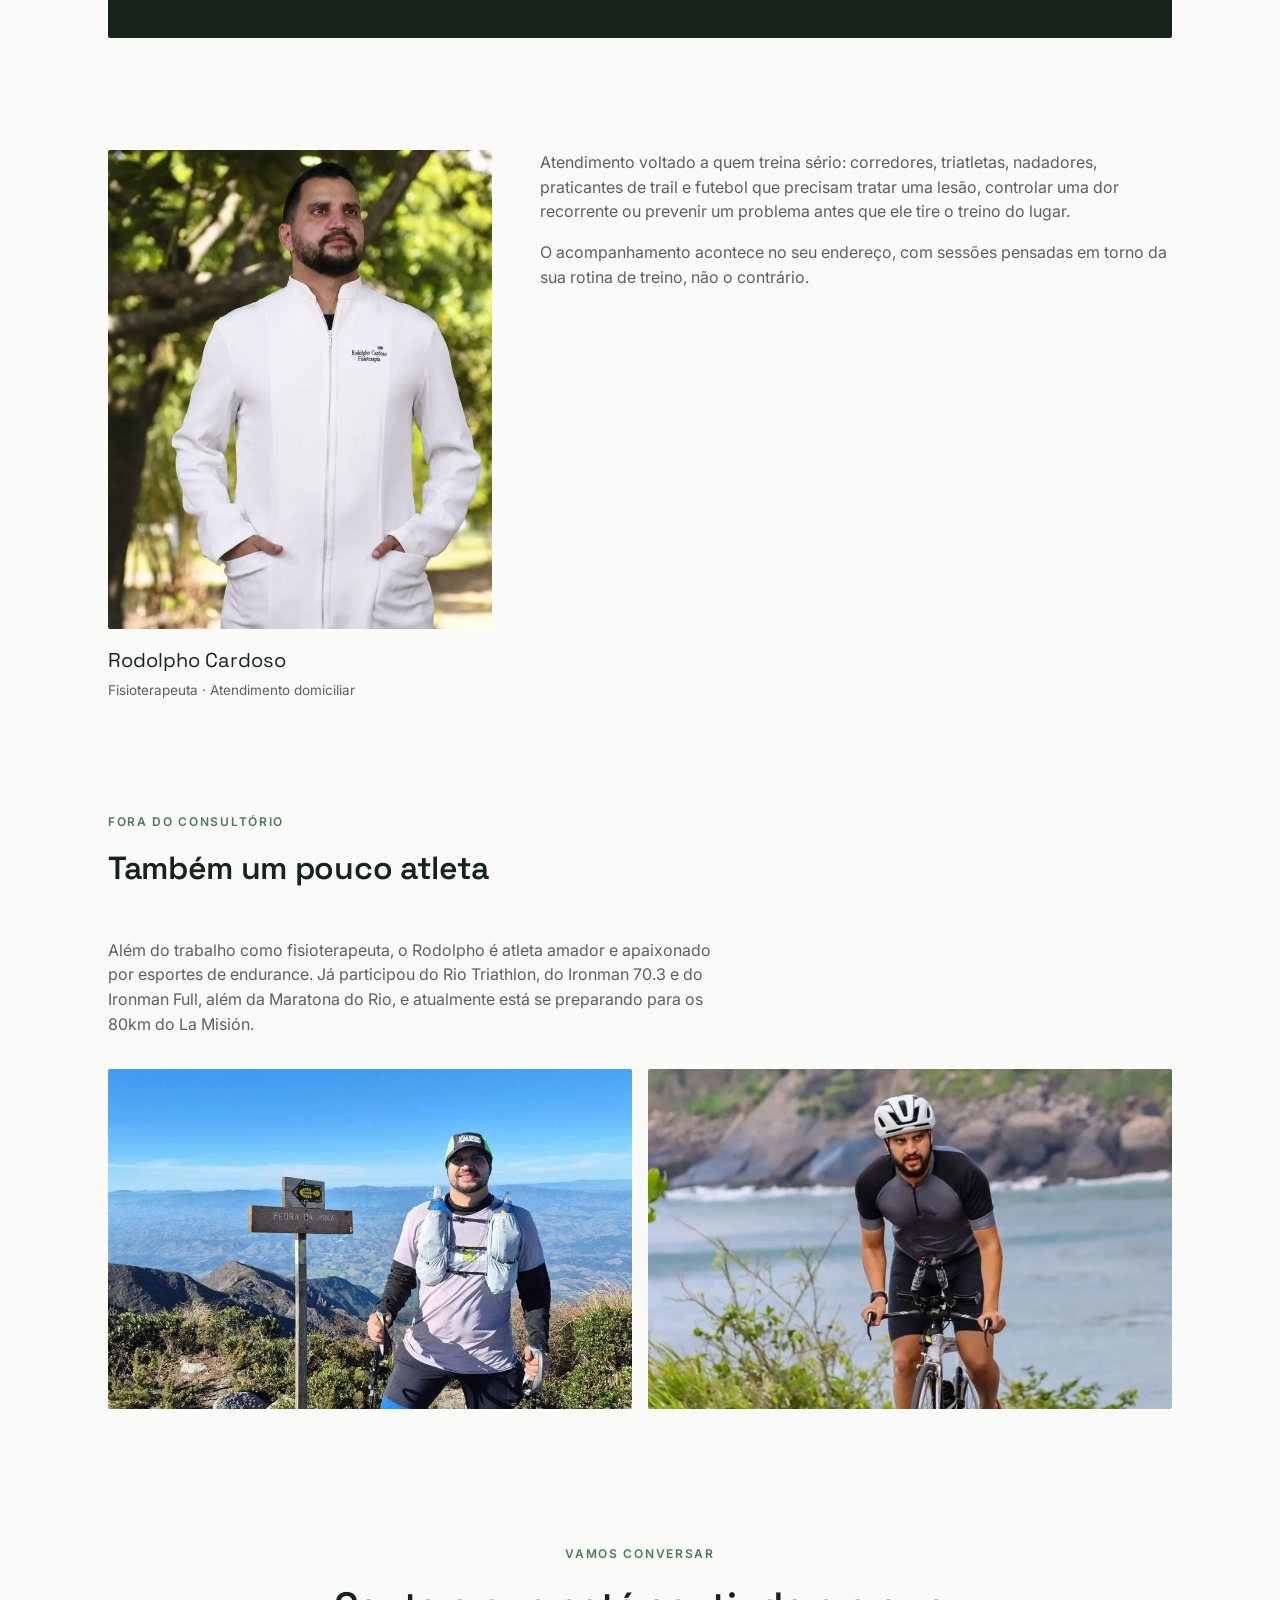
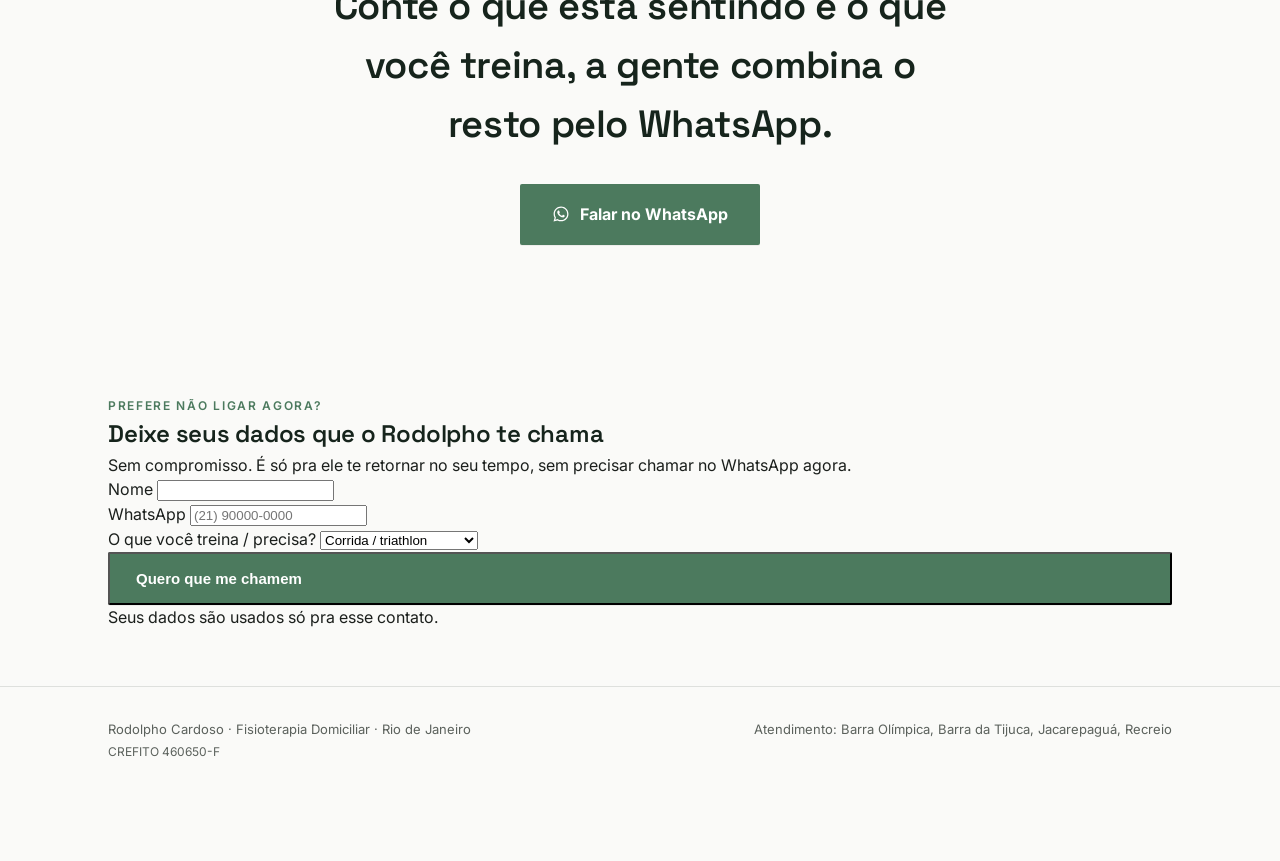
==== commit 5085f7e5: "Implement contact form for lead generation Added a contact form for lead capture with fields for nam" ====
--- a/esporte.html
+++ b/esporte.html
@@ -174,6 +174,39 @@
   </div>
 </section>
 
+<section id="contato-form">
+  <div class="wrap lead-capture">
+    <p class="eyebrow">Prefere não ligar agora?</p>
+    <h2>Deixe seus dados que o Rodolpho te chama</h2>
+    <p>Sem compromisso. É só pra ele te retornar no seu tempo, sem precisar chamar no WhatsApp agora.</p>
+    <form class="lead-form" action="https://formspree.io/f/xvkoaknw" method="POST">
+      <input type="hidden" name="_next" value="obrigado.html">
+      <input type="hidden" name="_subject" value="Novo lead do site — Esporte">
+      <div>
+        <label for="nome">Nome</label>
+        <input type="text" id="nome" name="Nome" required>
+      </div>
+      <div>
+        <label for="whatsapp">WhatsApp</label>
+        <input type="tel" id="whatsapp" name="WhatsApp" placeholder="(21) 90000-0000" required>
+      </div>
+      <div class="full">
+        <label for="motivo">O que você treina / precisa?</label>
+        <select id="motivo" name="Motivo">
+          <option>Corrida / triathlon</option>
+          <option>Ciclismo</option>
+          <option>Futebol</option>
+          <option>Outro esporte / não sei</option>
+        </select>
+      </div>
+      <div class="full">
+        <button class="btn-primary" type="submit" style="width:100%;">Quero que me chamem</button>
+      </div>
+      <span class="lead-form-note">Seus dados são usados só pra esse contato.</span>
+    </form>
+  </div>
+</section>
+
 <footer>
   <div class="wrap footer-row">
     <span>Rodolpho Cardoso · Fisioterapia Domiciliar · Rio de Janeiro</span>
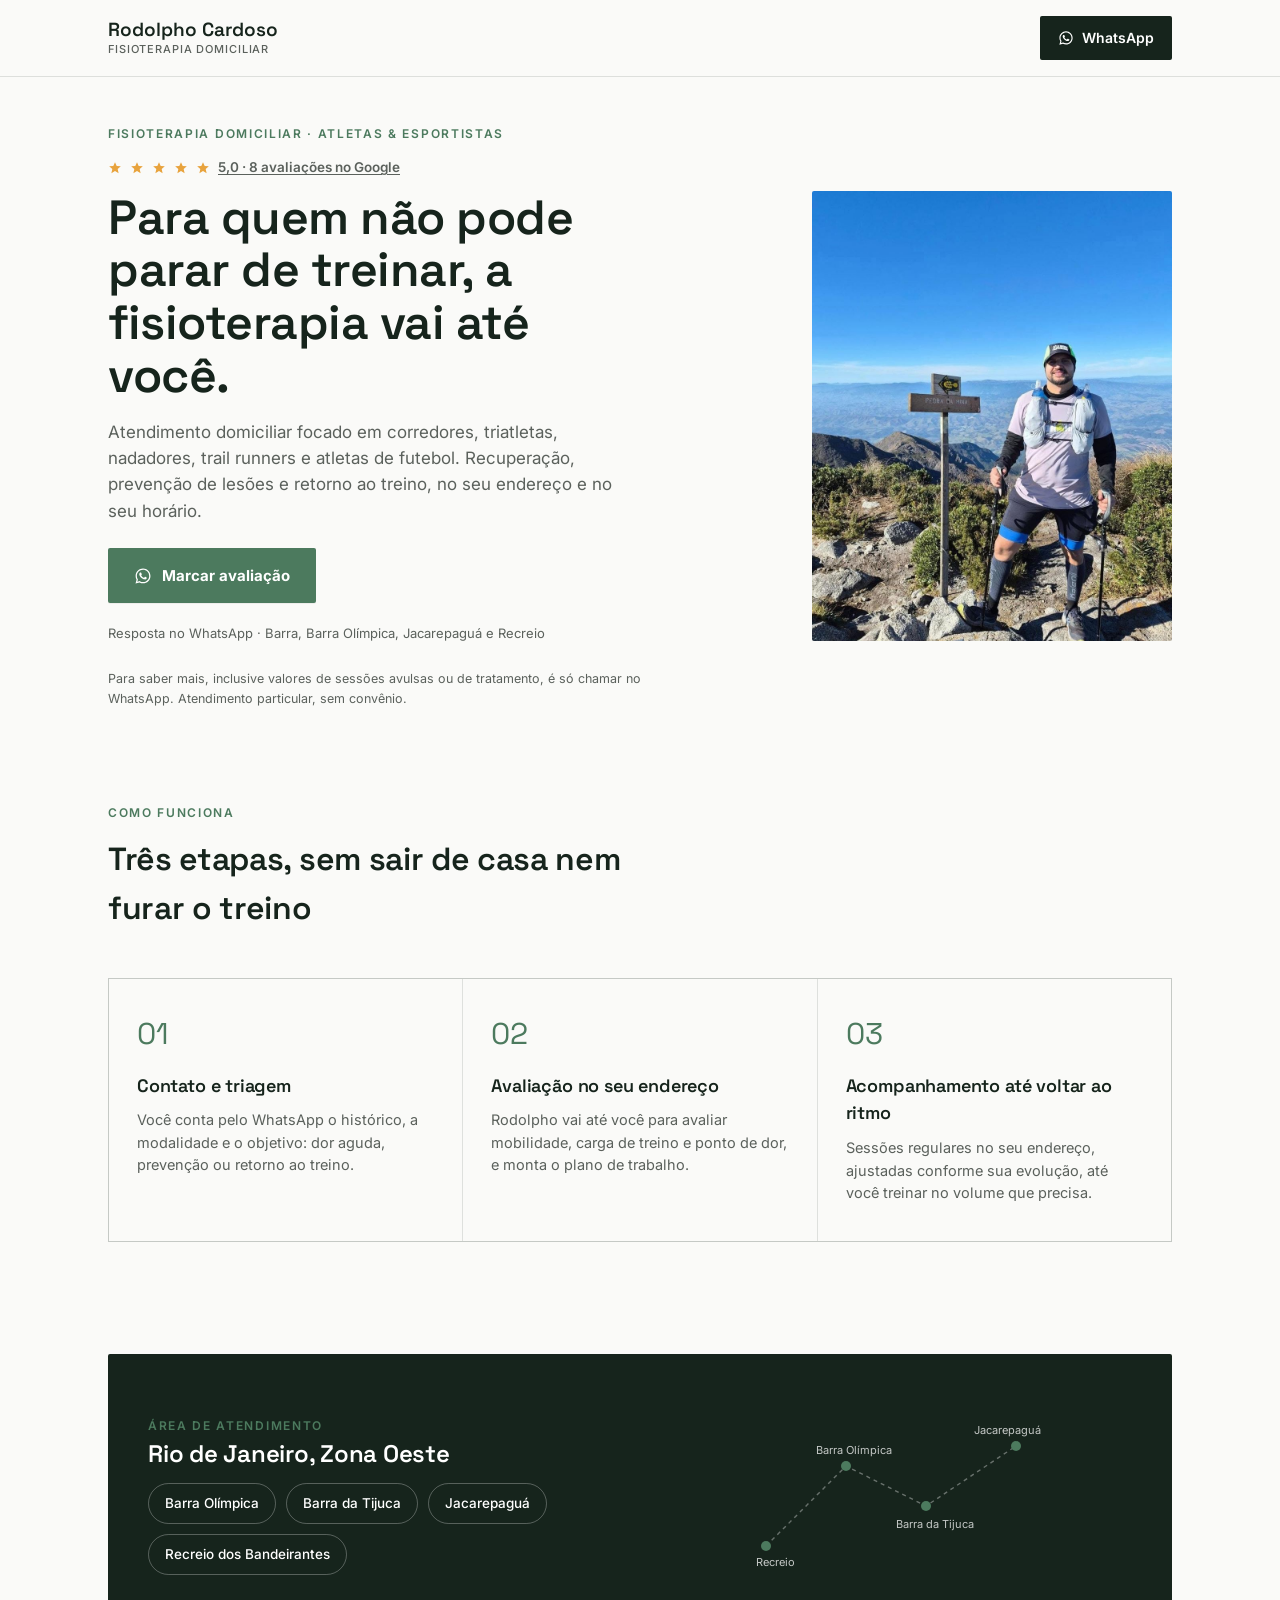
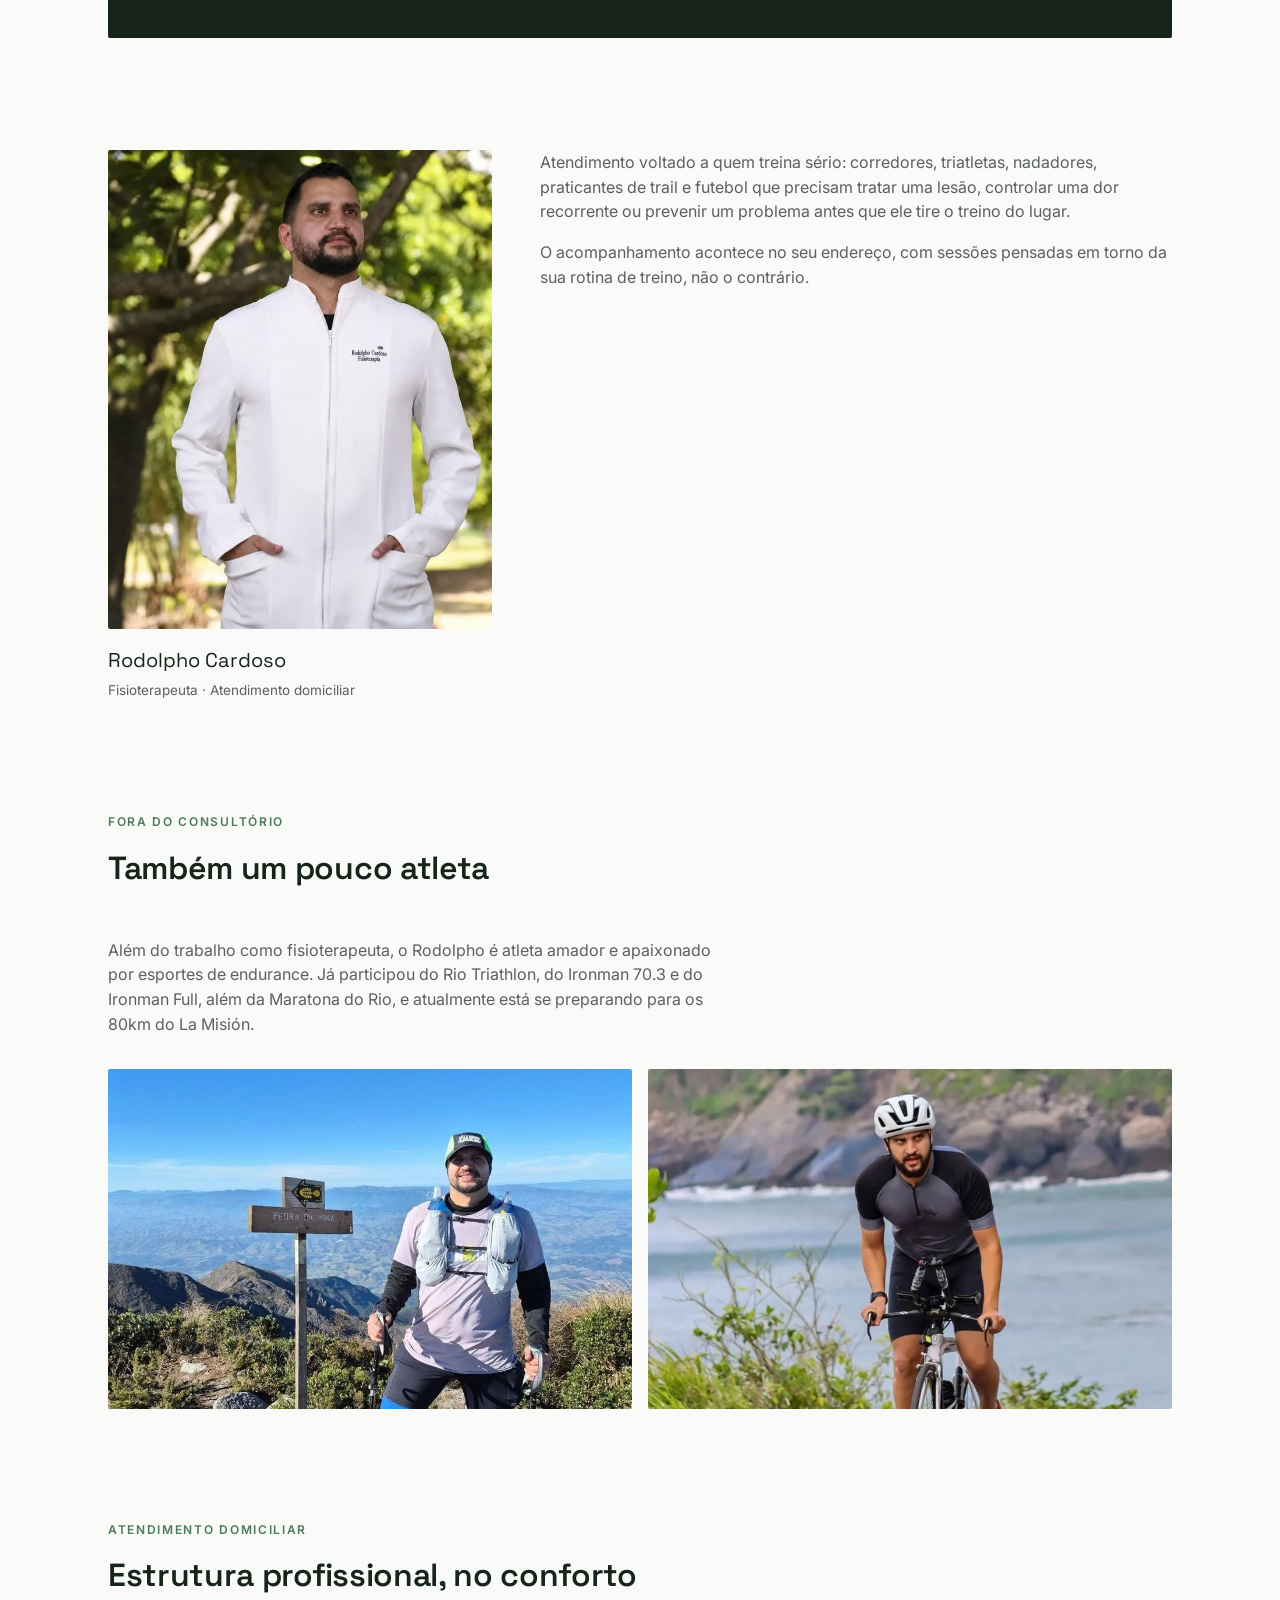
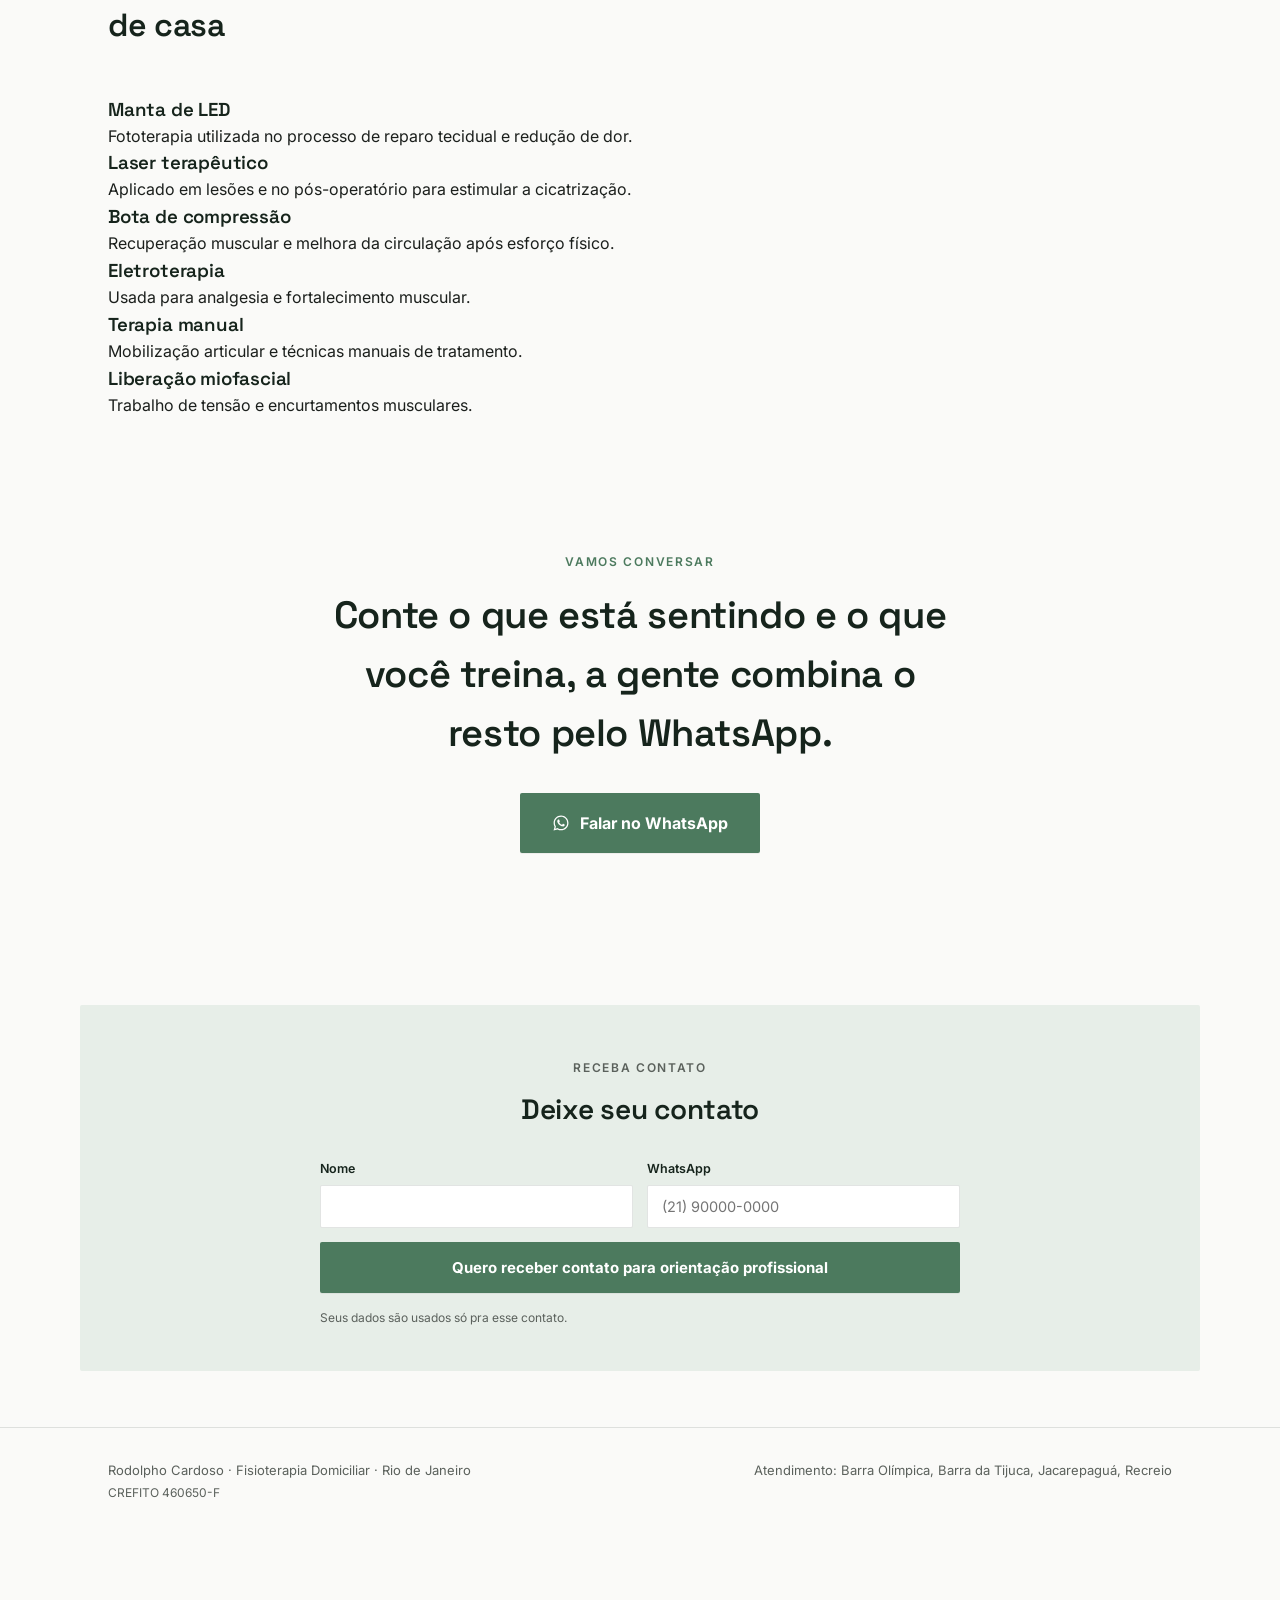
==== commit b4f4d357: "Update esporte.html" ====
--- a/esporte.html
+++ b/esporte.html
@@ -163,6 +163,41 @@
   </div>
 </section>
 
+<section id="estrutura">
+  <div class="wrap">
+    <div class="section-head">
+      <p class="eyebrow">Atendimento domiciliar</p>
+      <h2>Estrutura profissional, no conforto de casa</h2>
+    </div>
+    <div class="equip-grid">
+      <div class="equip-item">
+        <h3>Manta de LED</h3>
+        <p>Fototerapia utilizada no processo de reparo tecidual e redução de dor.</p>
+      </div>
+      <div class="equip-item">
+        <h3>Laser terapêutico</h3>
+        <p>Aplicado em lesões e no pós-operatório para estimular a cicatrização.</p>
+      </div>
+      <div class="equip-item">
+        <h3>Bota de compressão</h3>
+        <p>Recuperação muscular e melhora da circulação após esforço físico.</p>
+      </div>
+      <div class="equip-item">
+        <h3>Eletroterapia</h3>
+        <p>Usada para analgesia e fortalecimento muscular.</p>
+      </div>
+      <div class="equip-item">
+        <h3>Terapia manual</h3>
+        <p>Mobilização articular e técnicas manuais de tratamento.</p>
+      </div>
+      <div class="equip-item">
+        <h3>Liberação miofascial</h3>
+        <p>Trabalho de tensão e encurtamentos musculares.</p>
+      </div>
+    </div>
+  </div>
+</section>
+
 <section class="final-cta">
   <div class="wrap">
     <p class="eyebrow">Vamos conversar</p>
@@ -176,11 +211,9 @@
 
 <section id="contato-form">
   <div class="wrap lead-capture">
-    <p class="eyebrow">Prefere não ligar agora?</p>
-    <h2>Deixe seus dados que o Rodolpho te chama</h2>
-    <p>Sem compromisso. É só pra ele te retornar no seu tempo, sem precisar chamar no WhatsApp agora.</p>
-    <form class="lead-form" action="https://formspree.io/f/xvkoaknw" method="POST">
-      <input type="hidden" name="_next" value="obrigado.html">
+    <p class="eyebrow">Receba contato</p>
+    <h2>Deixe seu contato</h2>
+    <form class="lead-form" id="lead-form" action="https://formspree.io/f/xvkoaknw" method="POST">
       <input type="hidden" name="_subject" value="Novo lead do site — Esporte">
       <div>
         <label for="nome">Nome</label>
@@ -191,21 +224,31 @@
         <input type="tel" id="whatsapp" name="WhatsApp" placeholder="(21) 90000-0000" required>
       </div>
       <div class="full">
-        <label for="motivo">O que você treina / precisa?</label>
-        <select id="motivo" name="Motivo">
-          <option>Corrida / triathlon</option>
-          <option>Ciclismo</option>
-          <option>Futebol</option>
-          <option>Outro esporte / não sei</option>
-        </select>
-      </div>
-      <div class="full">
-        <button class="btn-primary" type="submit" style="width:100%;">Quero que me chamem</button>
+        <button class="btn-primary" type="submit" style="width:100%;">Quero receber contato para orientação profissional</button>
       </div>
       <span class="lead-form-note">Seus dados são usados só pra esse contato.</span>
     </form>
   </div>
 </section>
+<script>
+document.getElementById('lead-form').addEventListener('submit', function(e){
+  e.preventDefault();
+  var form = e.target;
+  fetch(form.action, {
+    method: 'POST',
+    body: new FormData(form),
+    headers: {'Accept':'application/json'}
+  }).then(function(response){
+    if (response.ok) {
+      window.location.href = 'obrigado.html';
+    } else {
+      alert('Não foi possível enviar agora. Tenta de novo ou chama no WhatsApp.');
+    }
+  }).catch(function(){
+    alert('Não foi possível enviar agora. Tenta de novo ou chama no WhatsApp.');
+  });
+});
+</script>
 
 <footer>
   <div class="wrap footer-row">
--- a/style.css
+++ b/style.css
@@ -228,6 +228,56 @@
   .athlete-grid img{height:280px;}
 }
 
+/* Lead capture */
+.lead-capture{
+  background:var(--sage-100);
+  border-radius:var(--radius);
+  padding:44px 32px;
+  text-align:center;
+}
+.lead-capture .eyebrow{display:flex;justify-content:center;}
+.lead-capture h2{margin-top:10px;font-size:clamp(22px,3vw,28px);}
+.lead-capture > p{color:var(--ink-soft);margin-top:10px;max-width:52ch;margin-left:auto;margin-right:auto;}
+.lead-form{
+  margin-top:28px;
+  display:grid;
+  grid-template-columns:1fr 1fr;
+  gap:14px;
+  max-width:640px;
+  margin-left:auto;margin-right:auto;
+  text-align:left;
+}
+.lead-form .full{grid-column:1/-1;}
+.lead-form label{
+  display:block;font-size:12.5px;font-weight:600;color:var(--forest-900);
+  margin-bottom:6px;
+}
+.lead-form input, .lead-form select{
+  width:100%;
+  padding:12px 14px;
+  border:1px solid var(--line);
+  border-radius:var(--radius);
+  font-family:'Inter',sans-serif;
+  font-size:14.5px;
+  background:#fff;
+  color:var(--ink);
+}
+.lead-form input:focus, .lead-form select:focus{
+  outline:2px solid var(--accent);
+  outline-offset:1px;
+}
+.lead-form button.btn-primary{
+  border:none;cursor:pointer;justify-content:center;
+  font-family:'Inter',sans-serif;
+}
+.lead-form-note{
+  grid-column:1/-1;
+  font-size:12px;color:var(--ink-soft);margin-top:2px;
+}
+@media (max-width:600px){
+  .lead-form{grid-template-columns:1fr;}
+}
+
 /* Final CTA */
 .final-cta{
   text-align:center;
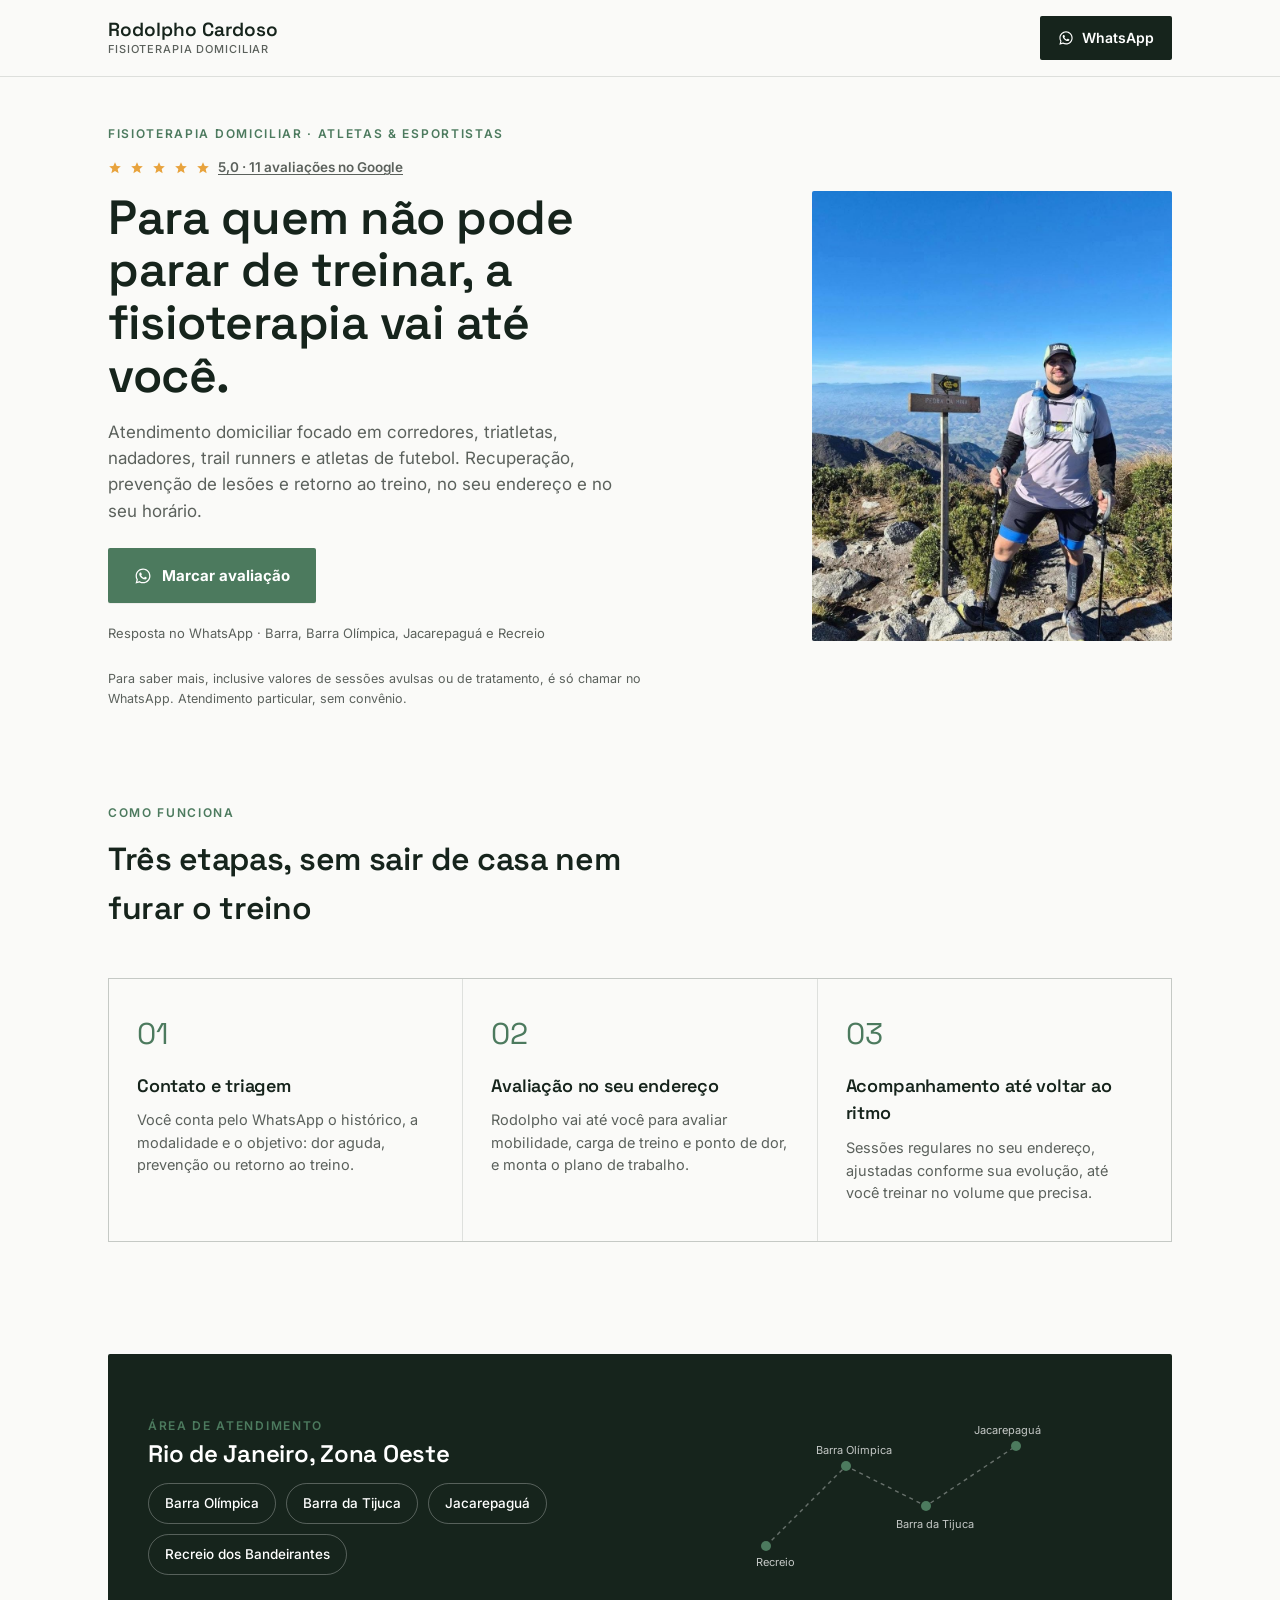
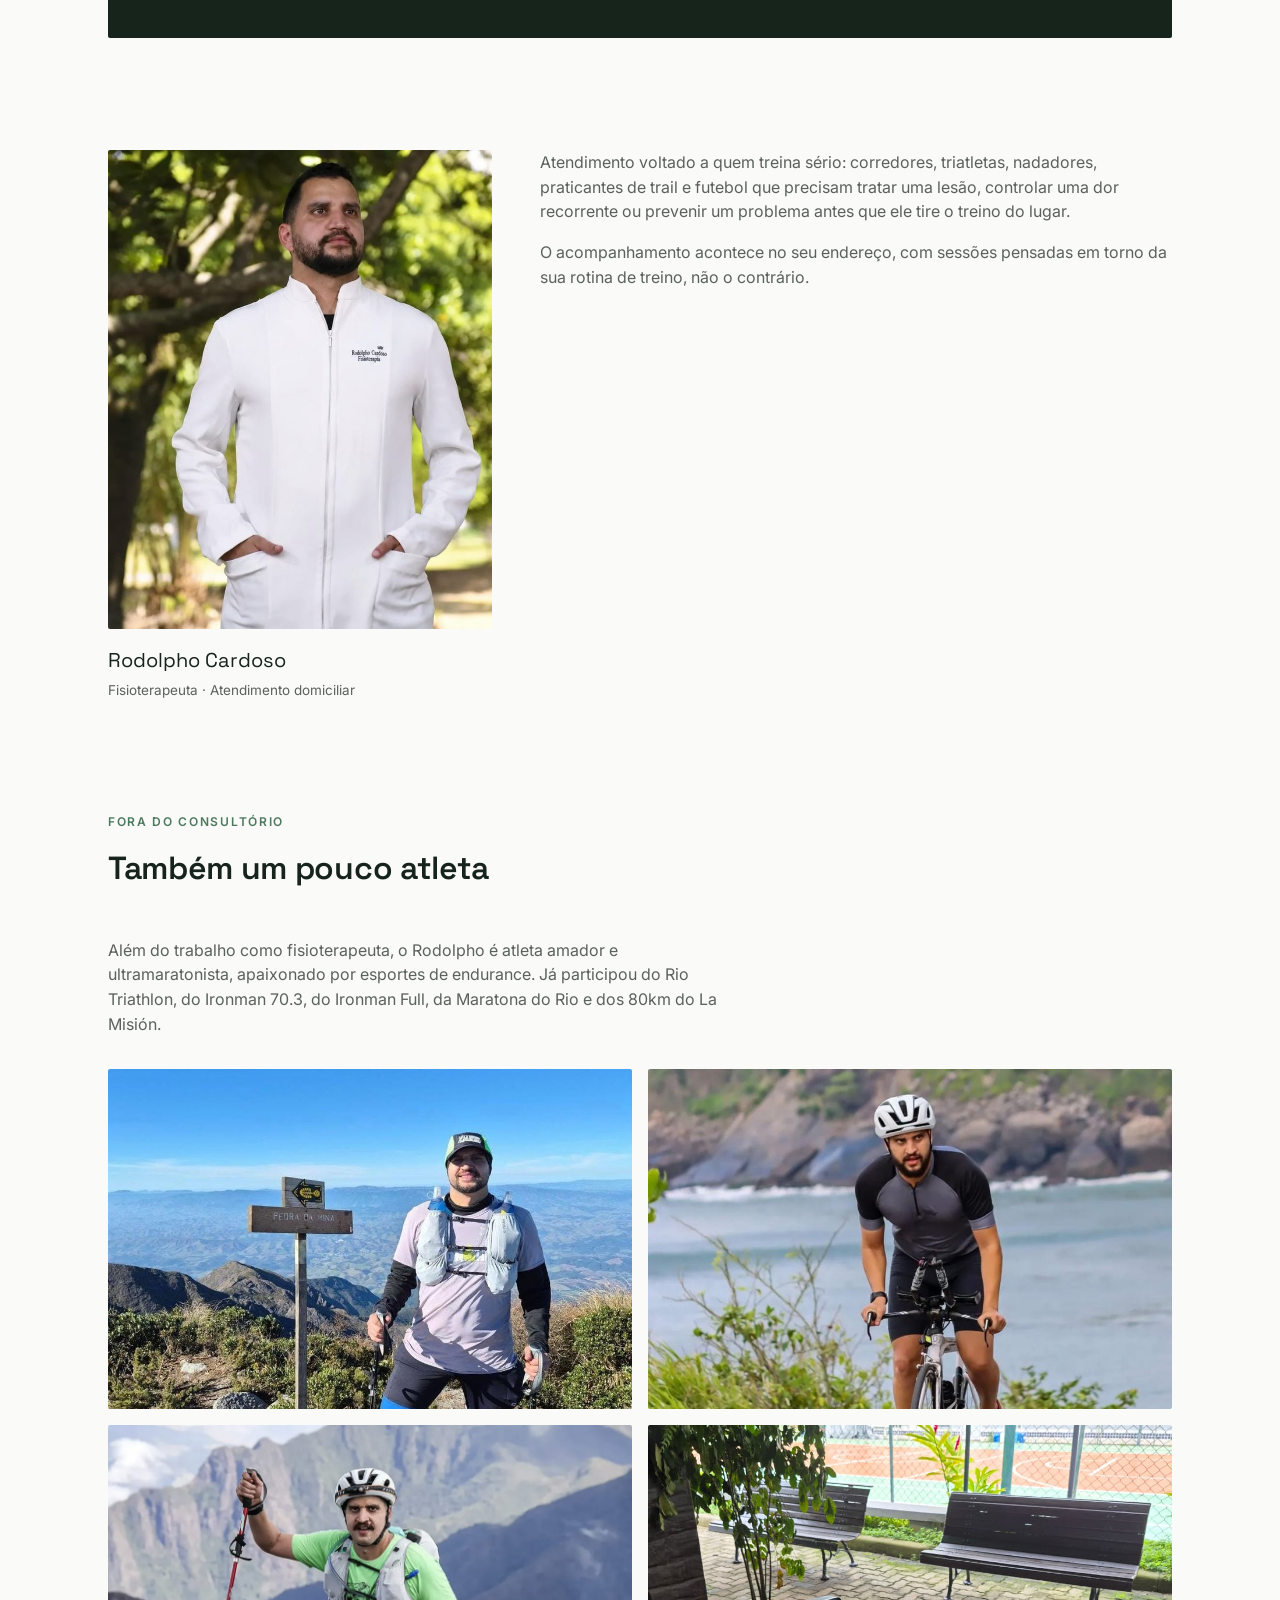
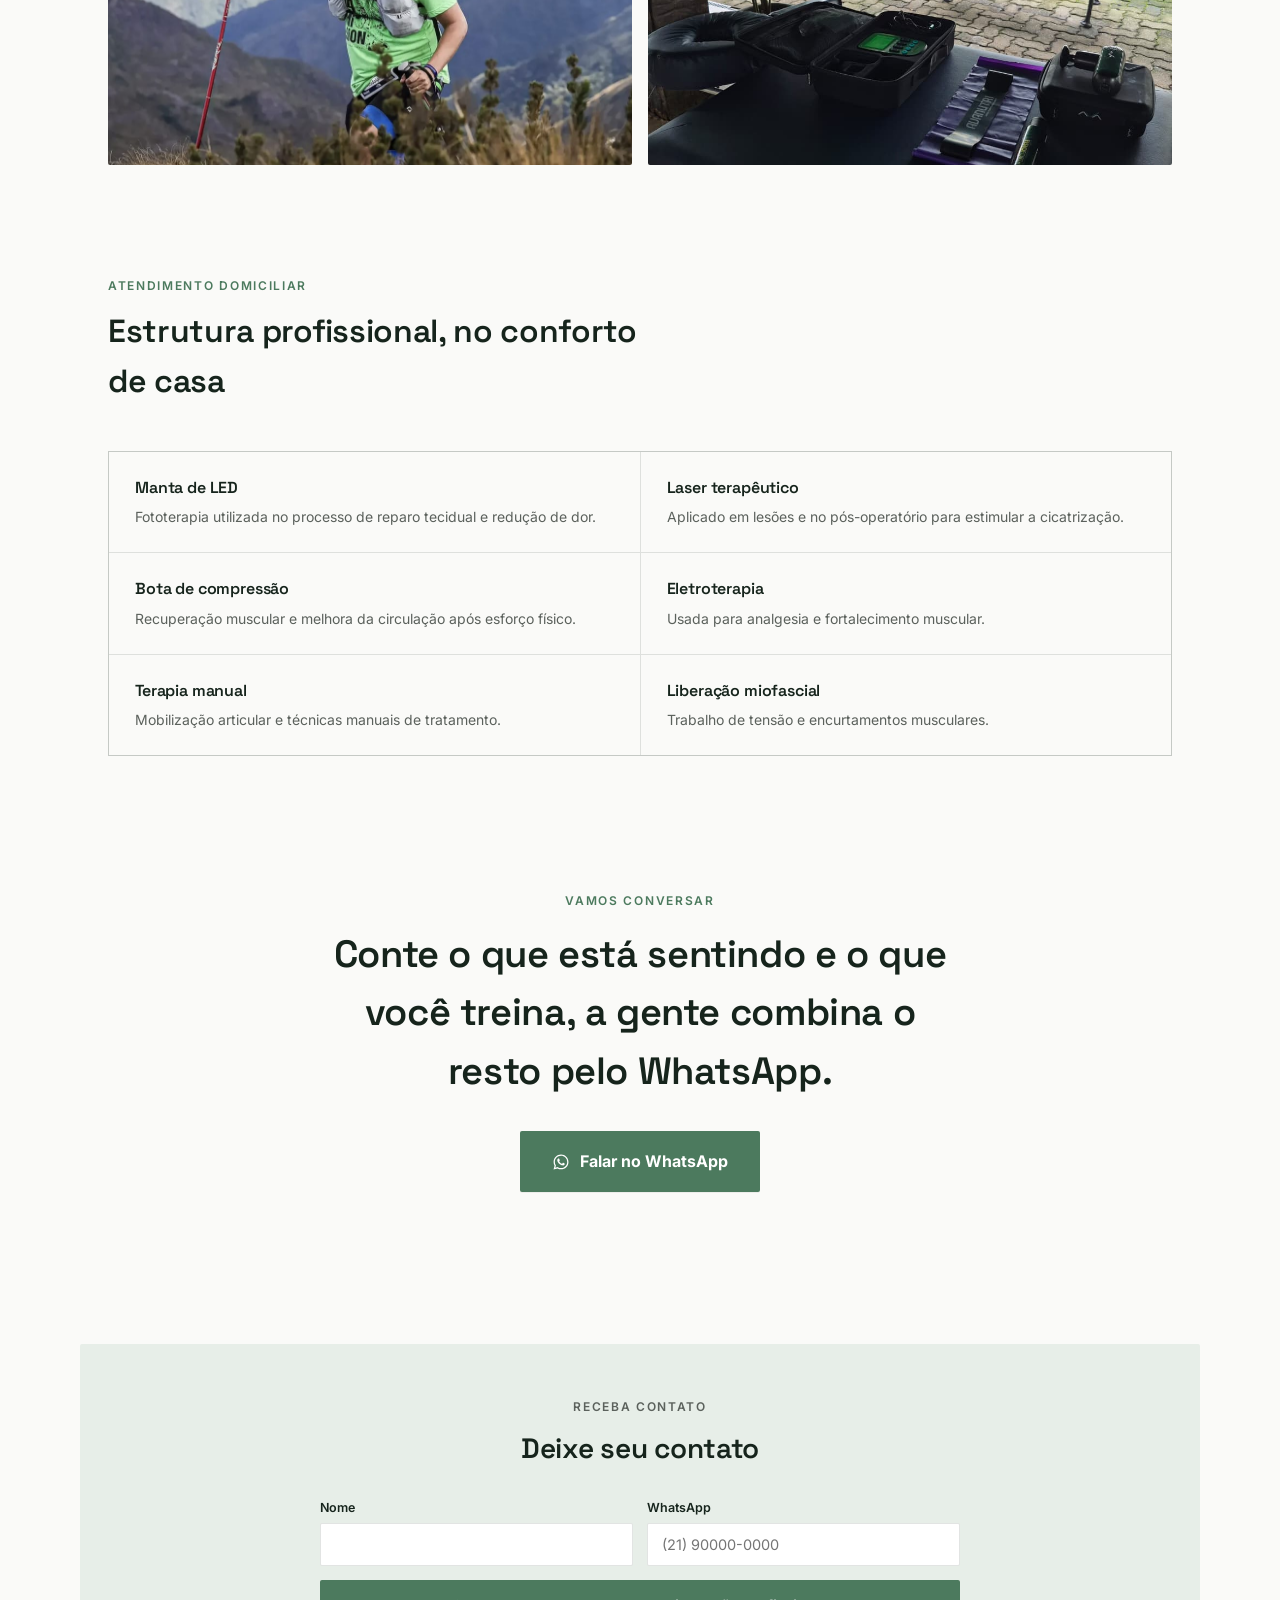
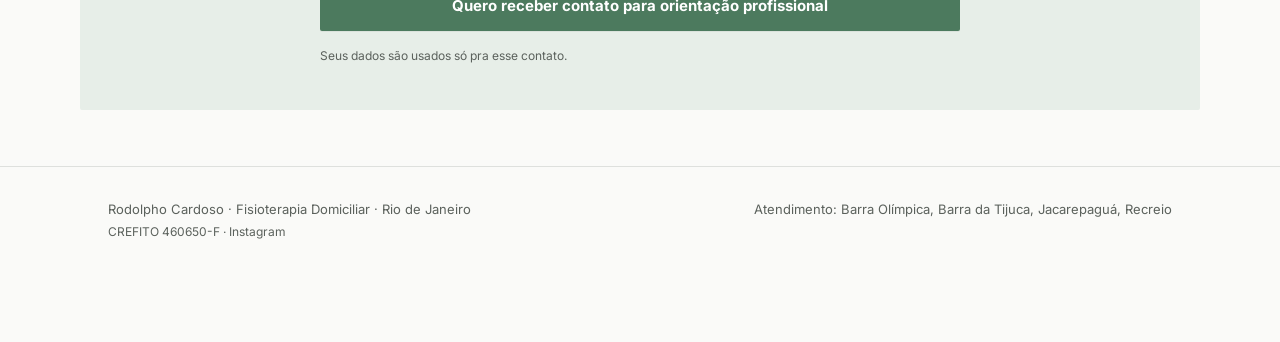
==== commit b35fa51f: "Update esporte.html" ====
--- a/esporte.html
+++ b/esporte.html
@@ -60,7 +60,7 @@
         <svg viewBox="0 0 24 24"><path d="M12 2l2.9 6.6 7.1.6-5.4 4.7 1.6 7-6.2-3.8-6.2 3.8 1.6-7-5.4-4.7 7.1-.6z"/></svg>
         <svg viewBox="0 0 24 24"><path d="M12 2l2.9 6.6 7.1.6-5.4 4.7 1.6 7-6.2-3.8-6.2 3.8 1.6-7-5.4-4.7 7.1-.6z"/></svg>
         <svg viewBox="0 0 24 24"><path d="M12 2l2.9 6.6 7.1.6-5.4 4.7 1.6 7-6.2-3.8-6.2 3.8 1.6-7-5.4-4.7 7.1-.6z"/></svg>
-        <a href="https://maps.app.goo.gl/9BTiEdinHm83BZe49" target="_blank" rel="noopener">5,0 · 8 avaliações no Google</a>
+        <a href="https://maps.app.goo.gl/9BTiEdinHm83BZe49" target="_blank" rel="noopener">5,0 · 11 avaliações no Google</a>
       </div>
       <h1>Para quem não pode parar de treinar, a fisioterapia vai até você.</h1>
       <p class="lede">Atendimento domiciliar focado em corredores, triatletas, nadadores, trail runners e atletas de futebol. Recuperação, prevenção de lesões e retorno ao treino, no seu endereço e no seu horário.</p>
@@ -154,11 +154,13 @@
       <h2>Também um pouco atleta</h2>
     </div>
     <div class="athlete-copy">
-      <p>Além do trabalho como fisioterapeuta, o Rodolpho é atleta amador e apaixonado por esportes de endurance. Já participou do Rio Triathlon, do Ironman 70.3 e do Ironman Full, além da Maratona do Rio, e atualmente está se preparando para os 80km do La Misión.</p>
+      <p>Além do trabalho como fisioterapeuta, o Rodolpho é atleta amador e ultramaratonista, apaixonado por esportes de endurance. Já participou do Rio Triathlon, do Ironman 70.3, do Ironman Full, da Maratona do Rio e dos 80km do La Misión.</p>
     </div>
     <div class="athlete-grid">
       <img src="assets/rodolpho-trekking.jpg" alt="Rodolpho Cardoso em trekking na Pedra da Mina" loading="lazy" decoding="async">
       <img src="assets/rodolpho-ciclismo.jpg" alt="Rodolpho Cardoso pedalando na orla do Rio de Janeiro" loading="lazy" decoding="async">
+      <img src="assets/lamision ultramaratona.jpeg" alt="Rodolpho Cardoso concluindo os 80km do ultramaratona La Misión" loading="lazy" decoding="async">
+      <img src="assets/Atendimento domiciliar.jpeg" alt="Estrutura móvel de atendimento levada por Rodolpho Cardoso" loading="lazy" decoding="async">
     </div>
   </div>
 </section>
@@ -255,7 +257,7 @@
     <span>Rodolpho Cardoso · Fisioterapia Domiciliar · Rio de Janeiro</span>
     <span>Atendimento: Barra Olímpica, Barra da Tijuca, Jacarepaguá, Recreio</span>
   </div>
-  <div class="wrap footer-crefito">CREFITO 460650-F</div>
+  <div class="wrap footer-crefito">CREFITO 460650-F · <a href="https://www.instagram.com/rodolpho.fisio/" target="_blank" rel="noopener">Instagram</a></div>
 </footer>
 
 <div class="sticky-cta">
--- a/style.css
+++ b/style.css
@@ -215,6 +215,22 @@
 .about-copy p{color:var(--ink-soft);font-size:16px;margin-bottom:16px;}
 .about-copy p:last-child{margin-bottom:0;}
 
+/* Equipment / structure */
+.equip-grid{
+  display:grid;grid-template-columns:1fr 1fr;gap:1px;
+  background:var(--line);
+  border:1px solid var(--line);
+}
+.equip-item{
+  background:var(--bg);
+  padding:24px 26px;
+}
+.equip-item h3{font-size:16px;margin-bottom:6px;}
+.equip-item p{color:var(--ink-soft);font-size:14px;}
+@media (max-width:860px){
+  .equip-grid{grid-template-columns:1fr;}
+}
+
 /* Athlete section */
 .athlete-copy{max-width:62ch;margin-bottom:32px;}
 .athlete-copy p{color:var(--ink-soft);font-size:16px;}
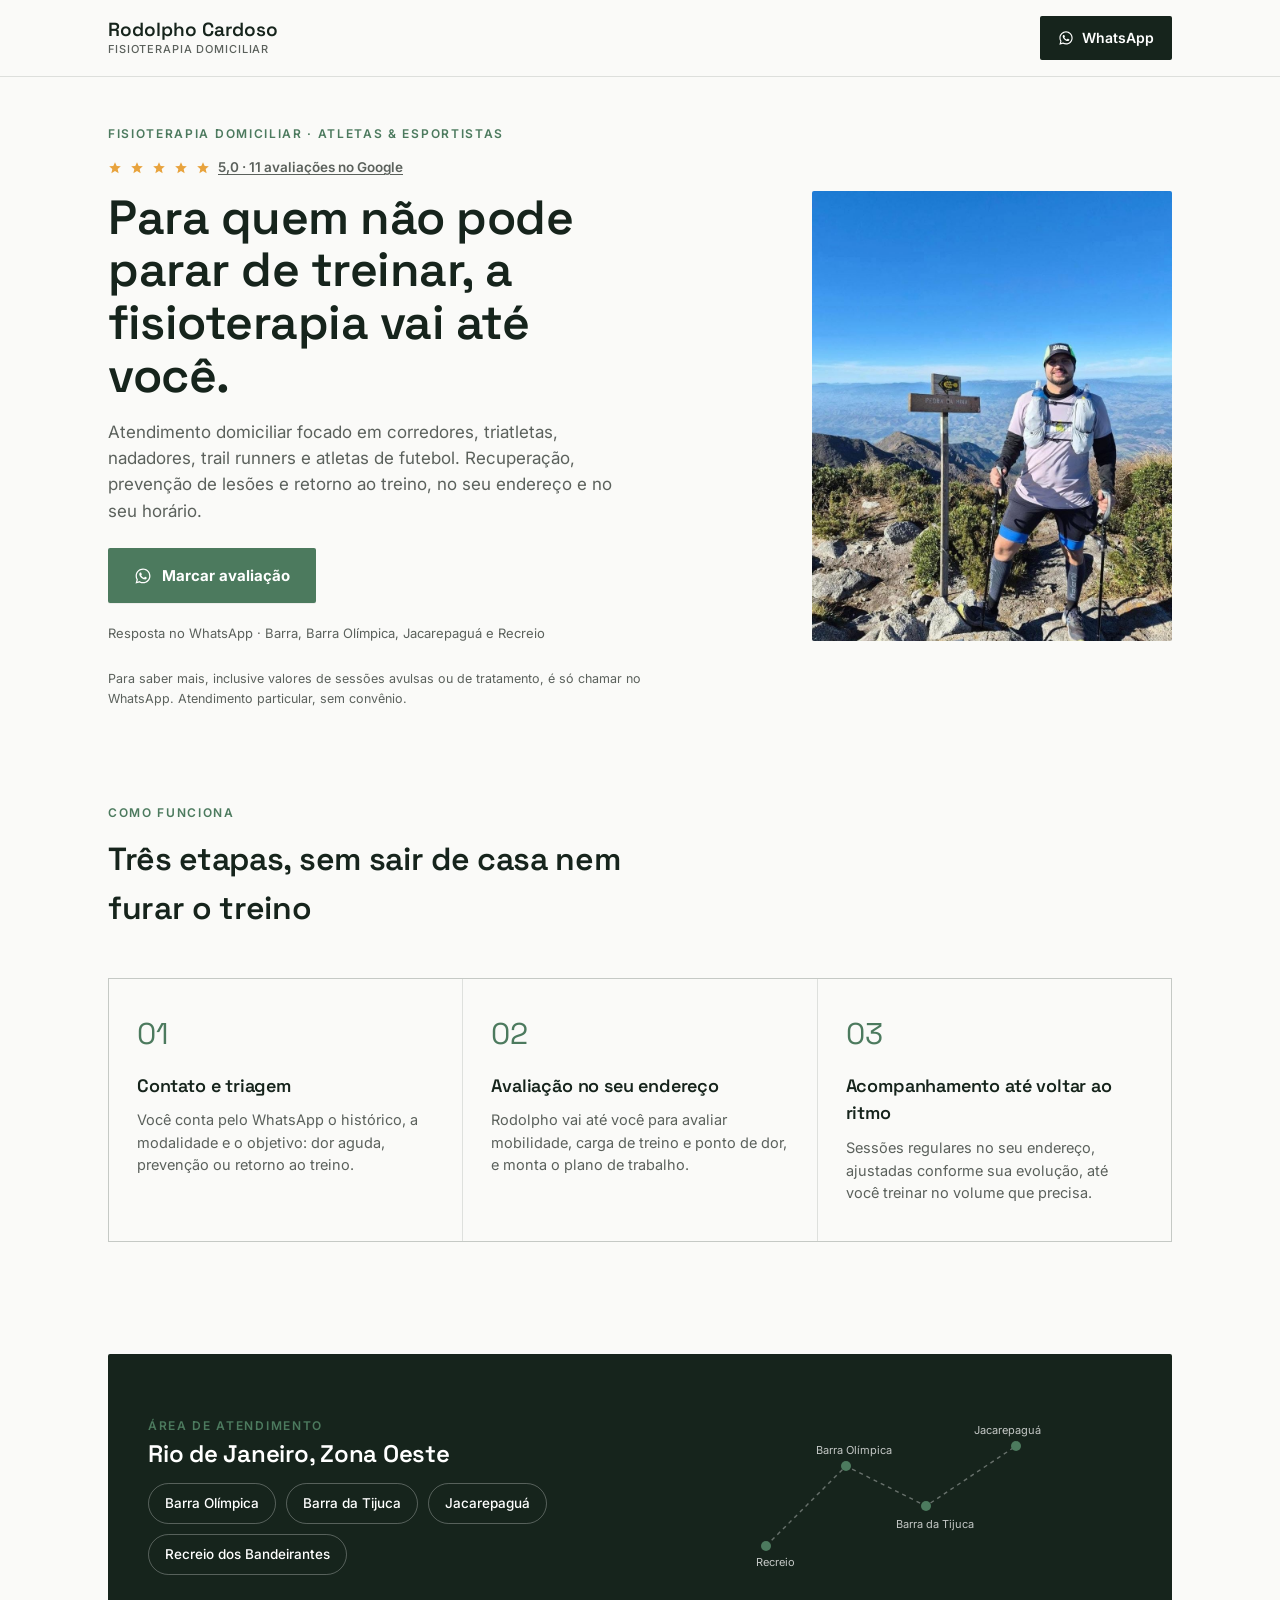
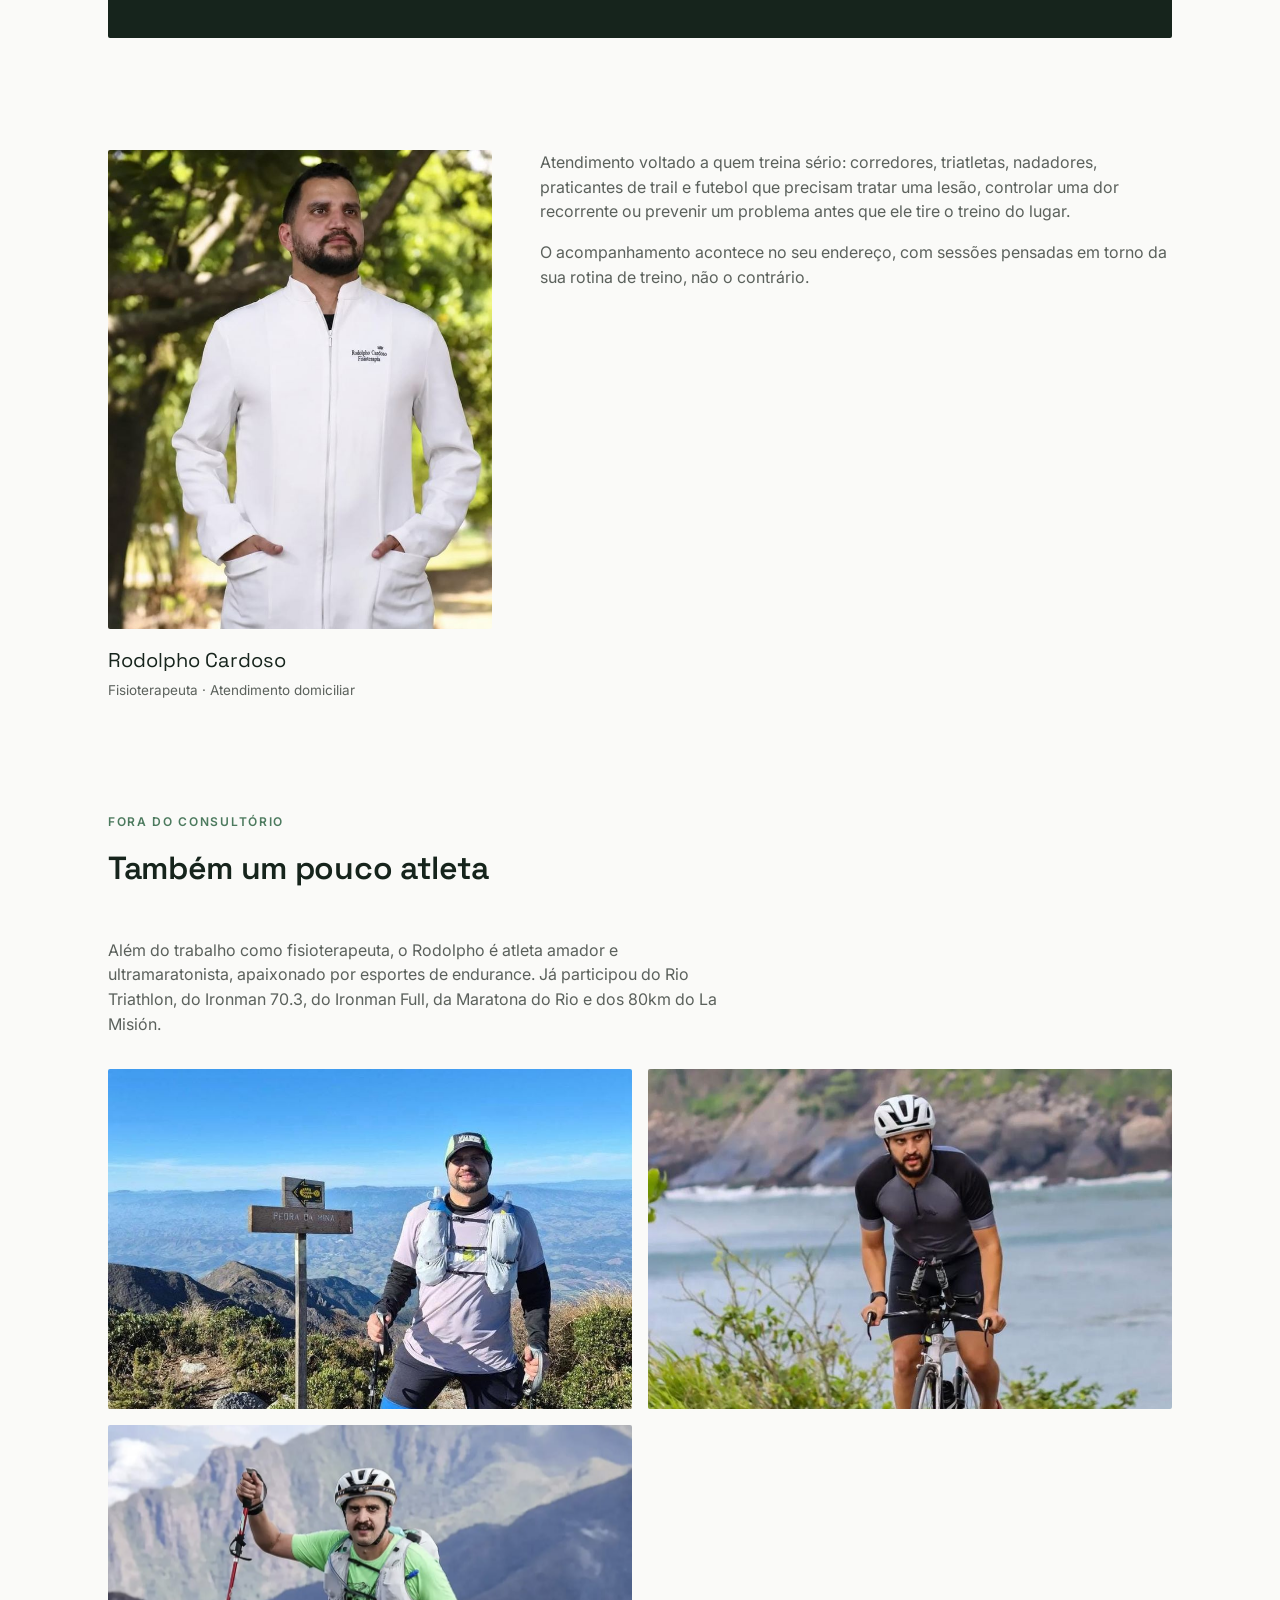
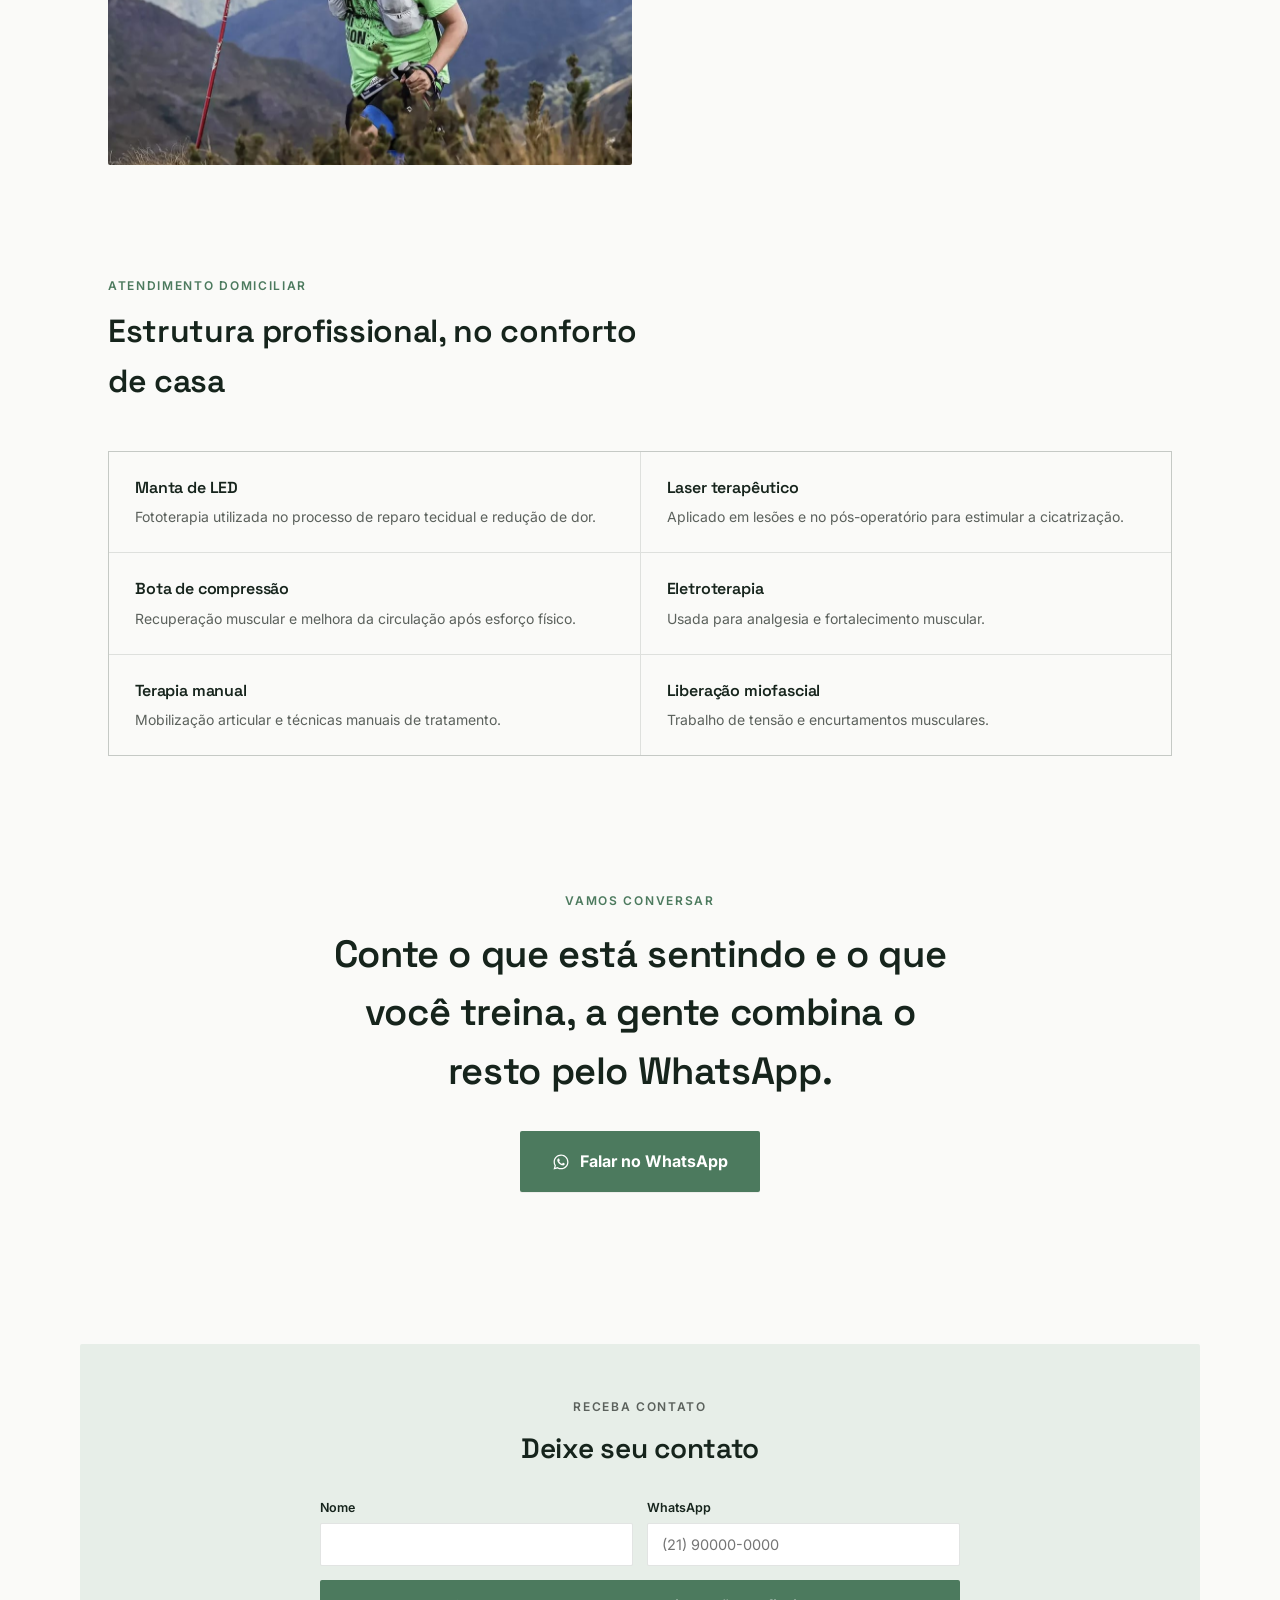
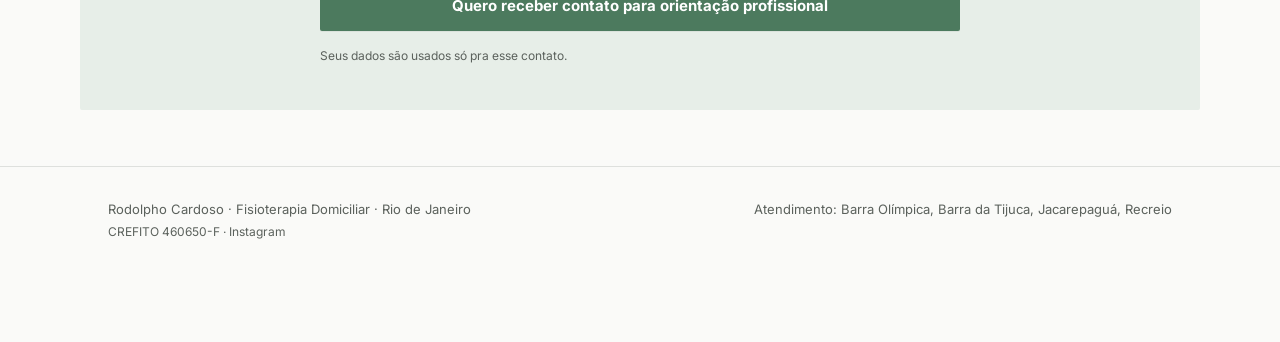
==== commit 7cf1d55e: "Update esporte.html" ====
--- a/esporte.html
+++ b/esporte.html
@@ -160,7 +160,6 @@
       <img src="assets/rodolpho-trekking.jpg" alt="Rodolpho Cardoso em trekking na Pedra da Mina" loading="lazy" decoding="async">
       <img src="assets/rodolpho-ciclismo.jpg" alt="Rodolpho Cardoso pedalando na orla do Rio de Janeiro" loading="lazy" decoding="async">
       <img src="assets/lamision ultramaratona.jpeg" alt="Rodolpho Cardoso concluindo os 80km do ultramaratona La Misión" loading="lazy" decoding="async">
-      <img src="assets/Atendimento domiciliar.jpeg" alt="Estrutura móvel de atendimento levada por Rodolpho Cardoso" loading="lazy" decoding="async">
     </div>
   </div>
 </section>
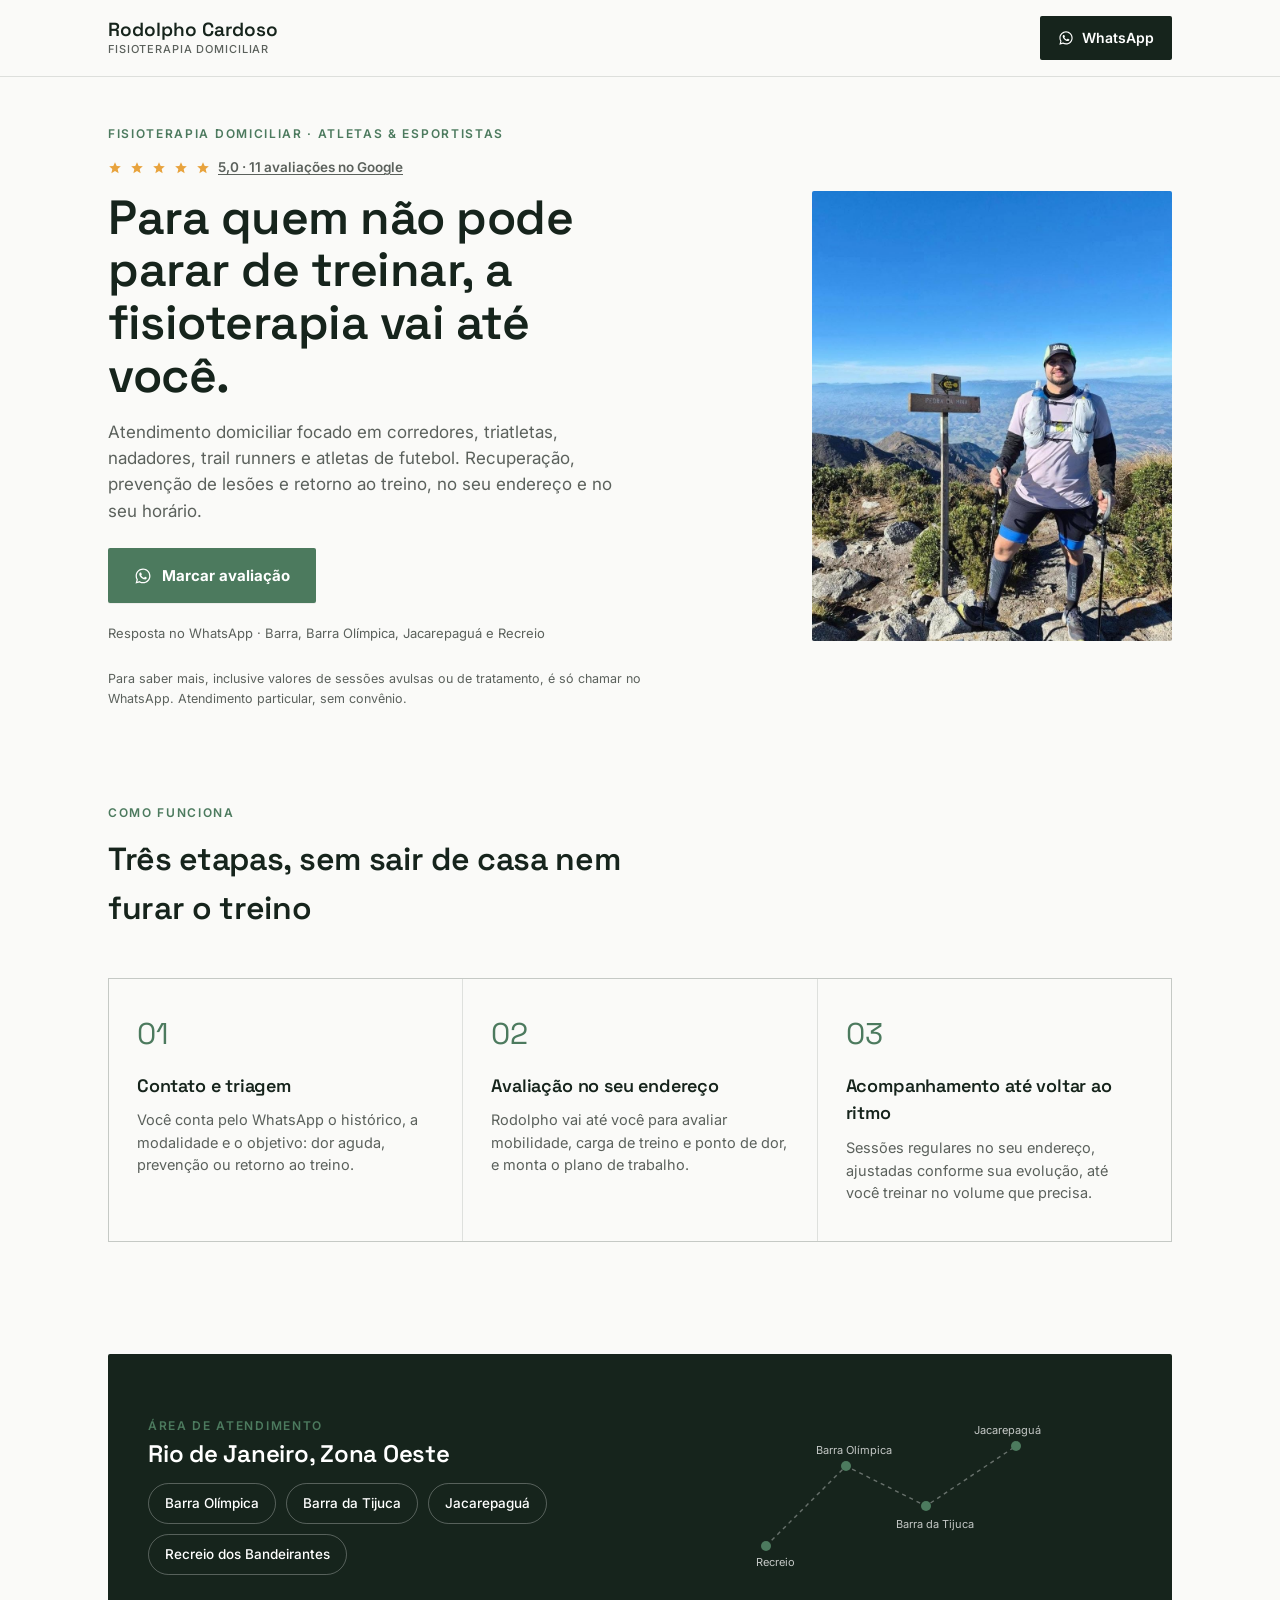
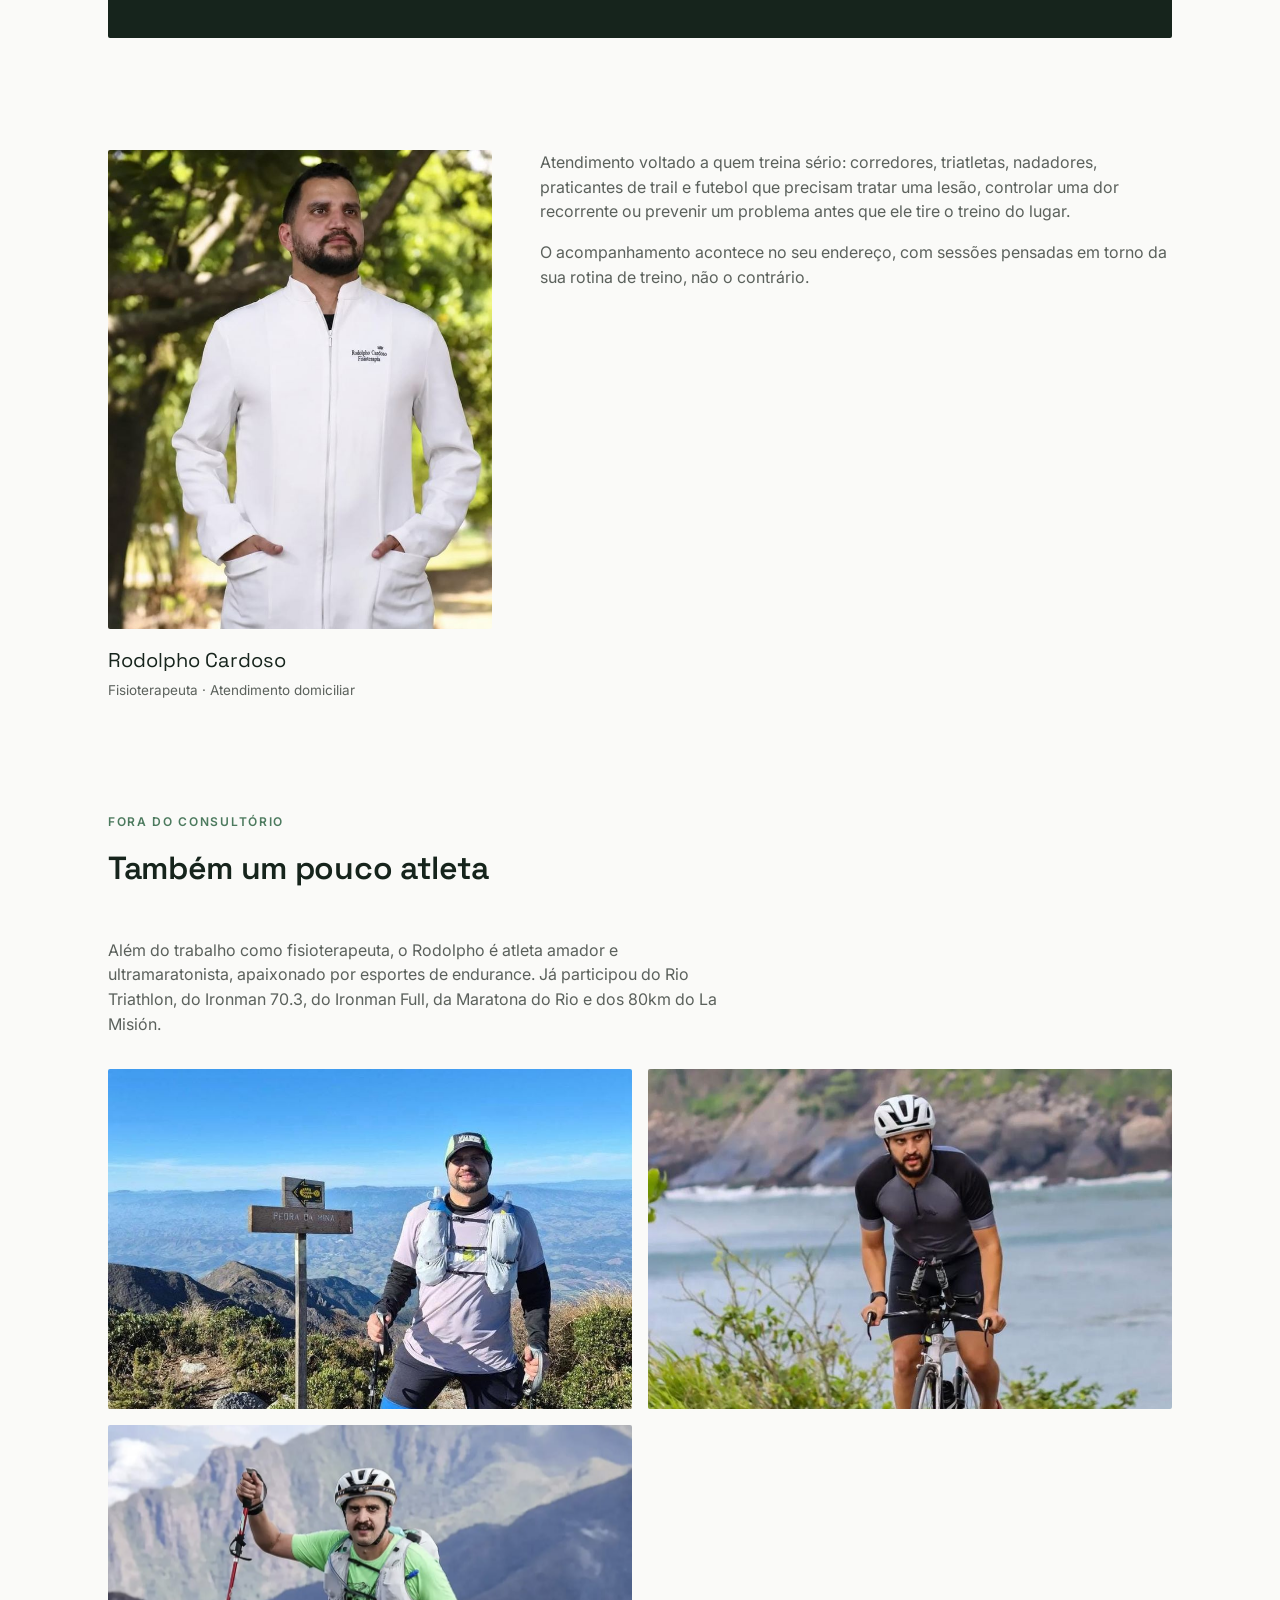
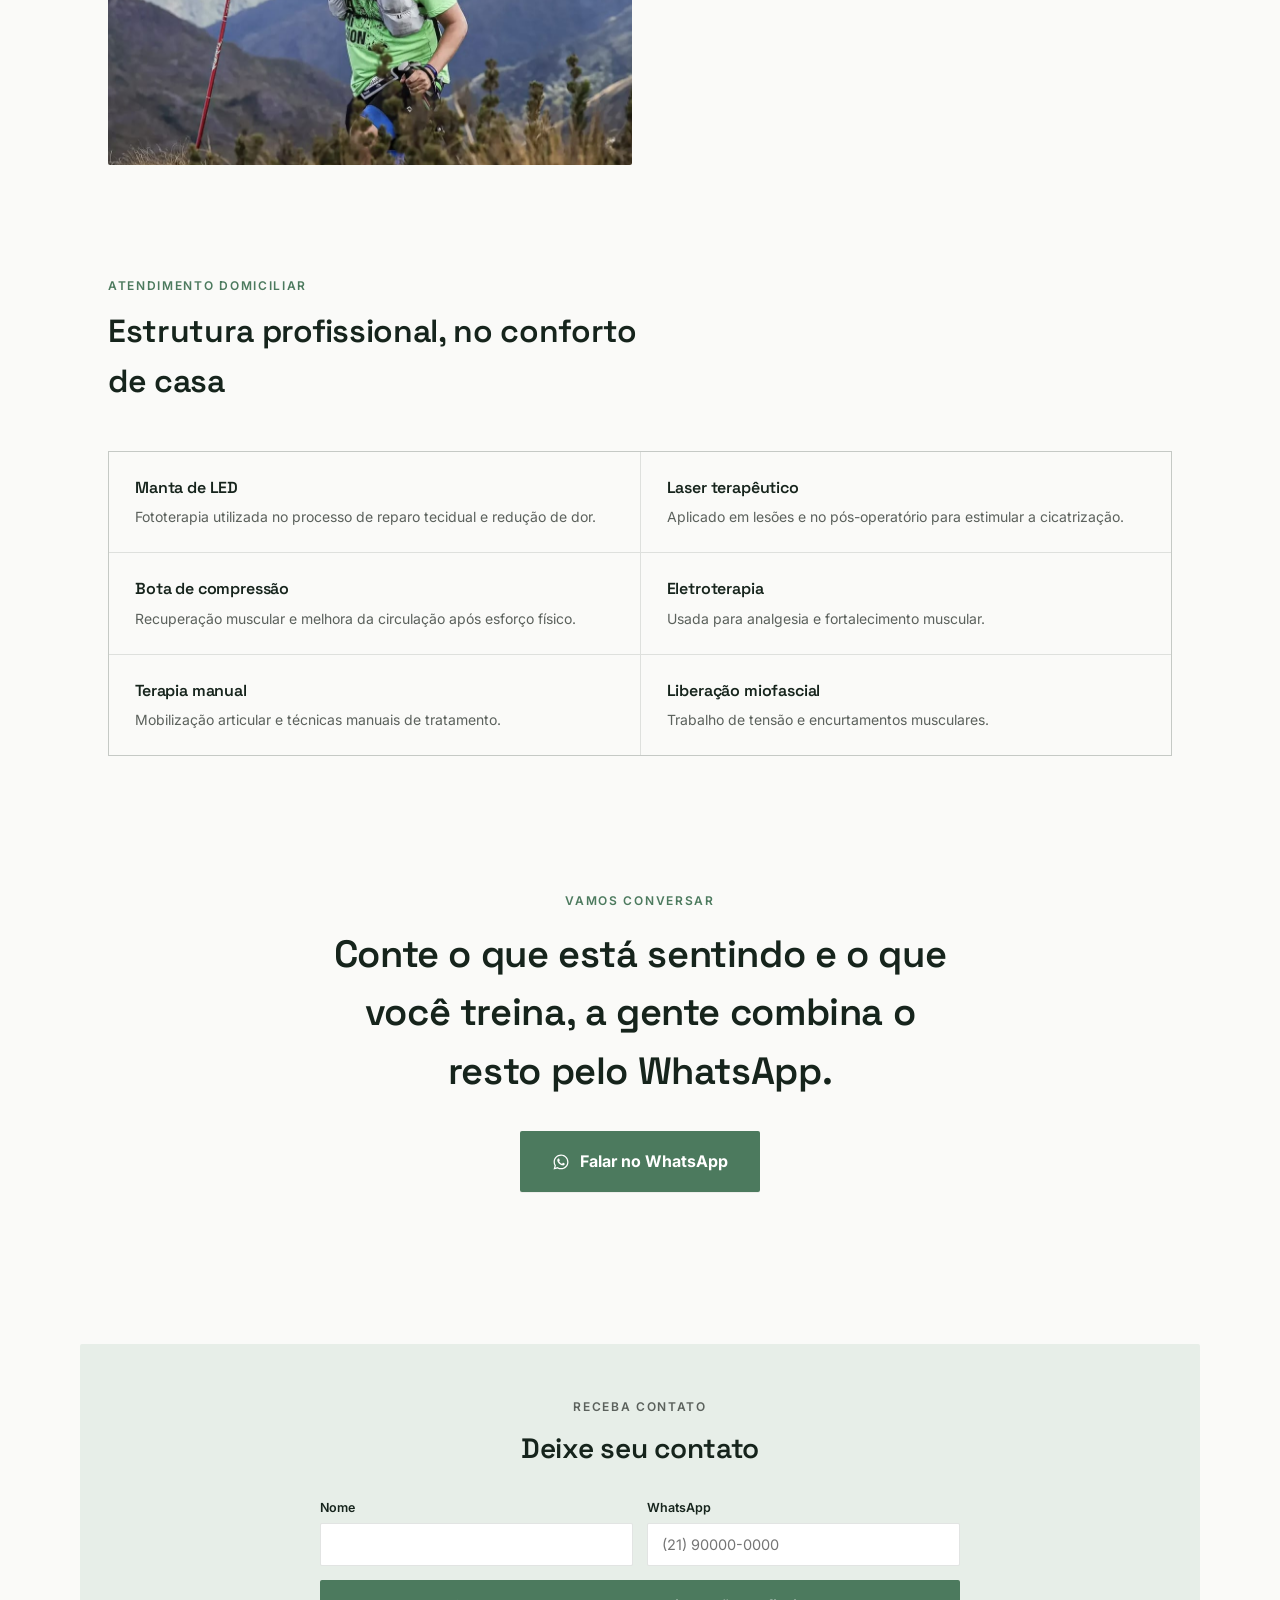
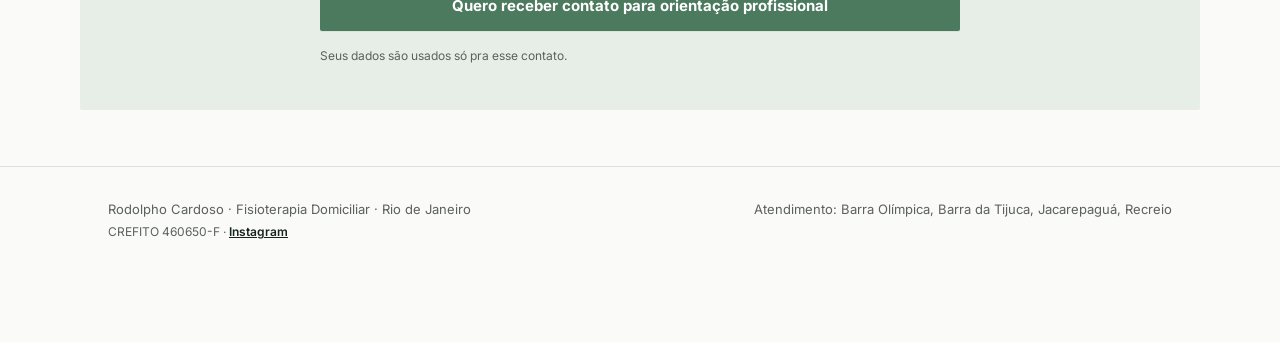
==== commit 96e3a76f: "Update footer styling and Instagram link" ====
--- a/esporte.html
+++ b/esporte.html
@@ -256,8 +256,7 @@
     <span>Rodolpho Cardoso · Fisioterapia Domiciliar · Rio de Janeiro</span>
     <span>Atendimento: Barra Olímpica, Barra da Tijuca, Jacarepaguá, Recreio</span>
   </div>
-  <div class="wrap footer-crefito">CREFITO 460650-F · <a href="https://www.instagram.com/rodolpho.fisio/" target="_blank" rel="noopener">Instagram</a></div>
-</footer>
+<div class="wrap footer-crefito">CREFITO 460650-F · <a href="https://www.instagram.com/rodolpho.fisio/" target="_blank" rel="noopener" style="color:var(--forest-900);text-decoration:underline;font-weight:600;">Instagram</a></div></footer>
 
 <div class="sticky-cta">
   <a href="https://wa.me/5521983026722?text=Ol%C3%A1%2C%20Rodolpho!%20Quero%20marcar%20uma%20avalia%C3%A7%C3%A3o%20de%20fisioterapia%20para%20treino%2Frecupera%C3%A7%C3%A3o." onclick="return gtag_report_conversion('https://wa.me/5521983026722?text=Ol%C3%A1%2C%20Rodolpho!%20Quero%20marcar%20uma%20avalia%C3%A7%C3%A3o%20de%20fisioterapia%20para%20treino%2Frecupera%C3%A7%C3%A3o.');">
